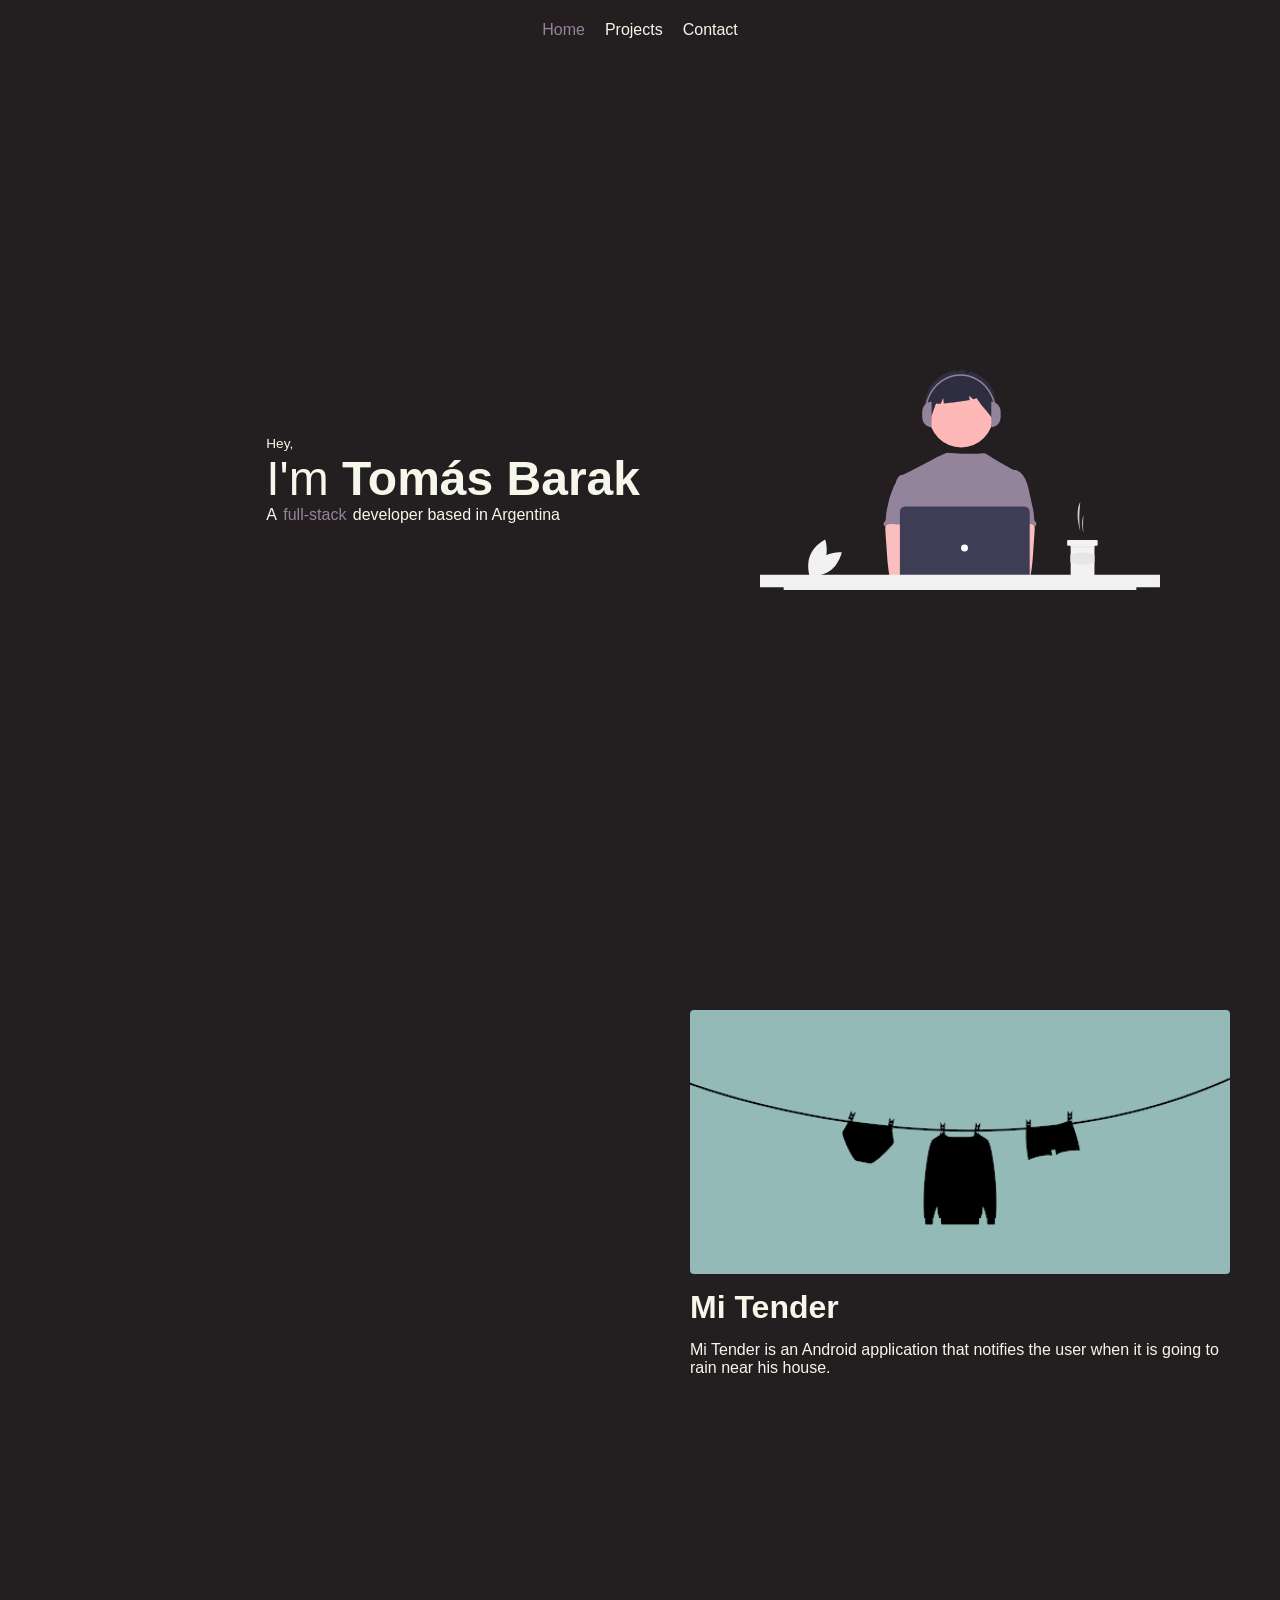
==== index.html @ f4493012 "Started new portfolio" ====
<!DOCTYPE html>
<html lang="en">

<head>
    <meta charset="UTF-8">
    <meta http-equiv="X-UA-Compatible" content="IE=edge">
    <meta content="width=device-width, initial-scale=1" name="viewport" />
    <title>Tomás Barak</title>
    <link rel="stylesheet" href="style.css">
    <link rel="stylesheet" href="carousel.css">
</head>

<body>
    <nav id="top-navbar">
        <a id="home-btn" href="#presentation-section">Home</a>
        <a id="projects-btn" href="#projects-section">Projects</a>
        <a id="contact-btn" href="#contact-section">Contact</a>
    </nav>
    <section id="presentation-section">
        <div id="presentation-left-container">
            <div id="presentation-left">
                <h3>Hey,</h3>
                <h1>I'm <font class="bold-font">Tomás Barak</font>
                </h1>
                <div id="presentation-h2">A <ol class="accent-font">
                        <li><span>full-stack</span></li>
                        <li><span>front-end</span></li>
                        <li><span>back-end</span></li>
                    </ol> developer based in Argentina</div>
            </div>
        </div>

        <div id="presentation-right">
            <img src="images/programming.svg" alt="Programmer illustration">
        </div>

        <!-- <img src="images/wave-accent.svg" id="presentation-wave" alt="WAVE SVG"> -->
    </section>
    <section id="projects-section">

        <div class="projects-left">
            
        </div>
        <div class="projects-right">
            <div class="project-info-container">
                <img class="project-image" src="images/mitender-banner.png" alt="">
                <h1 class="project-title">Mi Tender</h1>
                <p class="project-description">Mi Tender is an Android application that notifies the user when it is going to rain near his house.</p>
            </div>
        </div>
    </section>

    <section id="contact-section">

    </section>

    <script>
        const home_btn = document.querySelector("#home-btn");
        const projects_btn = document.querySelector("#projects-btn");
        const contact_btn = document.querySelector("#contact-btn");

        function selected_section() {
            const url_hash = window.location.hash;

            console.log(url_hash);

            if (url_hash == "#presentation-section") {
                return "home";
            } else if (url_hash === "#projects-section") {
                return "projects";
            } else if (url_hash === "#contact-section") {
                return "contact";
            } else {
                return "home";
            }
        }

        function select_section_btn(selected_section) {
            if (selected_section === "home") {
                home_btn.classList.add("selected");
                projects_btn.classList.remove("selected");
                contact_btn.classList.remove("selected");
            } else if (selected_section === "projects") {
                home_btn.classList.remove("selected");
                projects_btn.classList.add("selected");
                contact_btn.classList.remove("selected");
            } else if (selected_section === "contact") {
                home_btn.classList.remove("selected");
                projects_btn.classList.remove("selected");
                contact_btn.classList.add("selected");
            }
        }

        const current_section = selected_section();
        select_section_btn(current_section);

        home_btn.addEventListener("click", () => {
            select_section_btn("home");
        });

        projects_btn.addEventListener("click", () => {
            select_section_btn("projects");
        });

        contact_btn.addEventListener("click", () => {
            select_section_btn("contact");
        });

    </script>

    <script>

    </script>
</body>

</html>
---- style.css ----
:root {
    --text-color: #F6F7EB;
    --background-color: #231F20;
    --accent-color: #94849B;
}

html, body {
    display: flex;
    flex-direction: column;
    justify-content: flex-start;
    align-items: flex-start;
    height: 300vh;
    width: 100%;
    margin: 0;
    padding: 0;
    font-family: 'Roboto', sans-serif;
    background-color: var(--background-color);
    scroll-behavior: smooth;
}

* {
    font-weight: normal;
    user-select: none;
}

#top-navbar {
    position: fixed;
    top: 0;
    display: flex;
    flex-direction: row;
    align-items: center;
    justify-content: center;
    width: 100%;
    height: 60px;
    background-color: var(--background-color);
    z-index: 999;
}

#top-navbar > h1 {
    color: var(--text-color);

}

#top-navbar > a {
    color: var(--text-color);
    text-decoration: none;
    margin: 0 10px;
    height: 100%;
    display: flex;
    flex-direction: column;
    justify-content: center;
    align-items: center;
    transition: color 0.5s;
}

#top-navbar > a:hover {
    color: var(--accent-color);
    transition: color 0.5s;
}

#top-navbar > a.selected {
    color: var(--accent-color);
}

.accent-font {
    color: var(--accent-color);
}

.bold-font {
    font-weight: bold;
}

#developer-text-container {
    filter: url(#threshold) blur(0.6px);
    width: 100px;
}

#presentation-section {
    position: relative;
    display: flex;
    flex-direction: row;
    align-items: center;
    justify-content: center;
    width: 100%;
    height: 100vh;
    box-sizing: border-box;
    padding: 0;
    padding-top: 60px;
}

#presentation-wave {
    position: absolute;
    left: 0;
    bottom: 0;
    width: 100%;
    z-index: 1;
    object-fit: cover;
    min-width: 100%;
}

#projects-wave {
    position: absolute;
    left: 0;
    bottom: 0;
    width: 100%;
    z-index: 1;
    object-fit: cover;
    max-height: 40%;
    display: none;
}

#projects-section {
    position: relative;
    display: flex;
    flex-direction: row;
    align-items: center;
    justify-content: center;
    width: 100%;
    height: 100vh;
    background-color: var(--background-color);
    box-sizing: border-box;
    padding-top: 60px;
}

.projects-left {
    display: flex;
    flex-direction: column;
    align-items: center;
    justify-content: center;
    width: 50%;
    height: 100%;
    box-sizing: border-box;
    padding: 50px;
}

.projects-right {
    display: flex;
    flex-direction: column;
    align-items: center;
    justify-content: flex-start;
    width: 50%;
    height: 100%;
    box-sizing: border-box;
    padding: 50px;
}

.project-info-container {
    width: 100%;
    display: flex;
    height: 100%;
    flex-direction: column;
    align-items: flex-start;
    justify-content: flex-start;
}

.project-image {
    width: 100%;
    height: auto;
    border-radius: 4px;
}

.project-title {
    display: flex;
    flex-direction: row;
    margin: 15px 0;
    font-size: 2em;
    color: var(--text-color);
    font-weight: bold;
}

.project-description {
    display: flex;
    flex-direction: column;
    margin: 15px 0;
    margin-top: 0 !important;
    font-size: 1em;
    color: var(--text-color);
}

#contact-section {
    position: relative;
    display: flex;
    flex-direction: row;
    align-items: center;
    justify-content: center;
    width: 100%;
    height: 100vh;
    background-color: var(--background-color);
    box-sizing: border-box;
}

#presentation-left-container {
    display: flex;
    flex-direction: column;
    align-items: flex-end;
    justify-content: center;
    width: 50%;
    height: 100%;
    box-sizing: border-box;
}

#presentation-left {
    display: flex;
    flex-direction: column;
    align-items: center;
    justify-content: center;
    width: fit-content;
    height: 100%;
    box-sizing: border-box;
}

#presentation-right {
    display: flex;
    flex-direction: column;
    align-items: center;
    justify-content: center;
    width: 50%;
    height: 100%;
    box-sizing: border-box;
    padding: 50px;
}

#presentation-right > img {
    width: 100%;
    height: auto;

    max-width: 400px;
}

#presentation-left > h1 {
    color: var(--text-color);
    font-size: 3em;
    text-align: left;
    width: 100%;
    margin: 0;
    padding: 0;
}

#presentation-left > #presentation-h2 {
    color: var(--text-color);
    font-size: 1em;
    text-align: left;
    width: 100%;
    margin: 0;
    padding: 0;
    display: flex;
    flex-direction: row;
    justify-content: flex-start;
    align-items: center;
}
#presentation-left > h3 {
    color: var(--text-color);
    font-size: .85em;
    text-align: left;
    width: 100%;
    margin: 0;
    padding: 0;
}

#presentation-left > #presentation-h2 > ol {
    margin: 0;
    padding: 0;
    list-style: none;
    
    --height: 1em;
    height: var(--height);
    line-height: var(--height);
    overflow: hidden;
    margin: 0 5px;
    width: fit-content;
}

#presentation-left > #presentation-h2 > ol > li{
    text-align: center;
    animation: slide-up 6s infinite;
}

@keyframes slide-up {
    0%, 10% {
        transform: translateY(0%);
    }
    15%, 25% {
        transform: translateY(-100%);
    }
    30%, 40% {
        transform: translateY(-200%);
    }
}

#presentation-left > #presentation-h2 > ol > li > span{
    white-space: nowrap;
}

@media screen and (max-width: 1024px) {
    #presentation-right {
        display: none !important;
    }

    #presentation-left {
        width: 100%;
        align-items: center;
    }

    #presentation-left > h1 {
        width: auto;
        font-size: 2em;
    }

    #presentation-left > #presentation-h2 {
        width: auto;
    }

    #presentation-left > h3 {
        width: auto;
    }

    #presentation-left-container {
        width: 100%;
        align-items: center;
    }
}
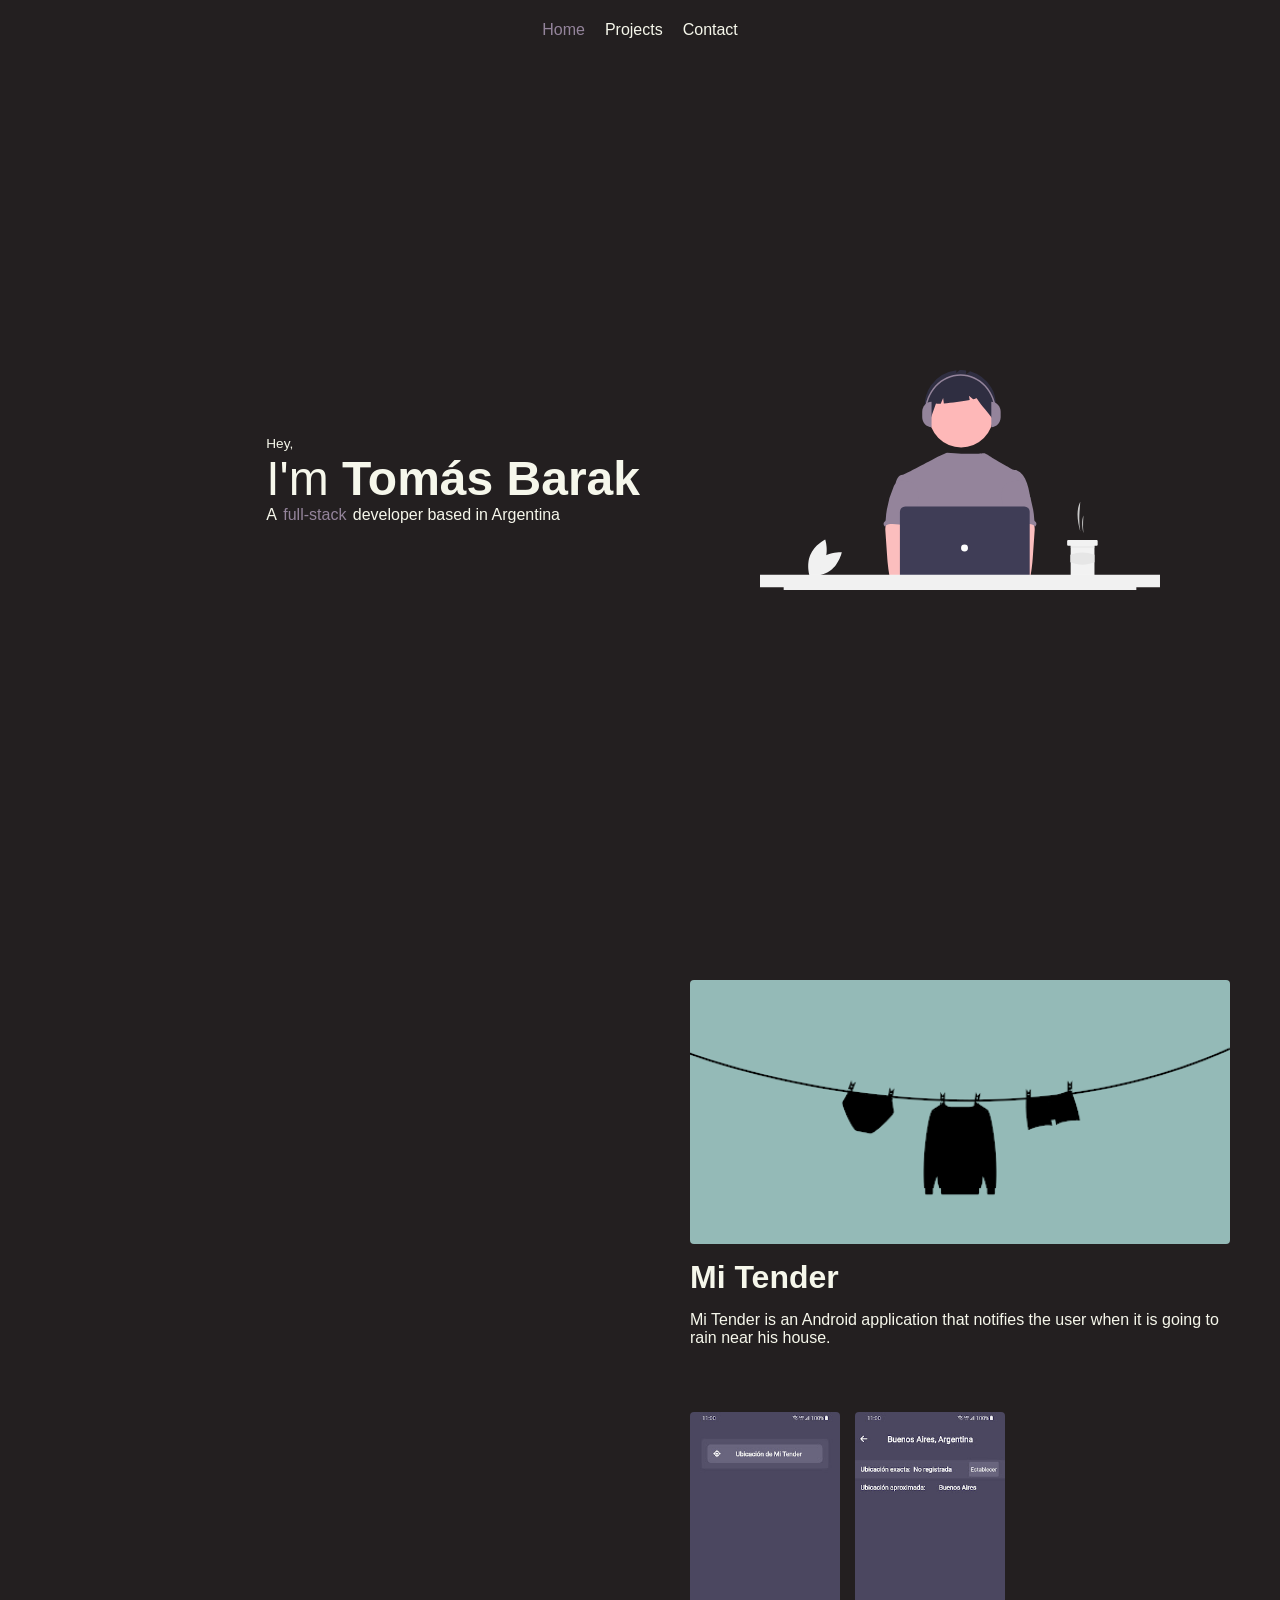
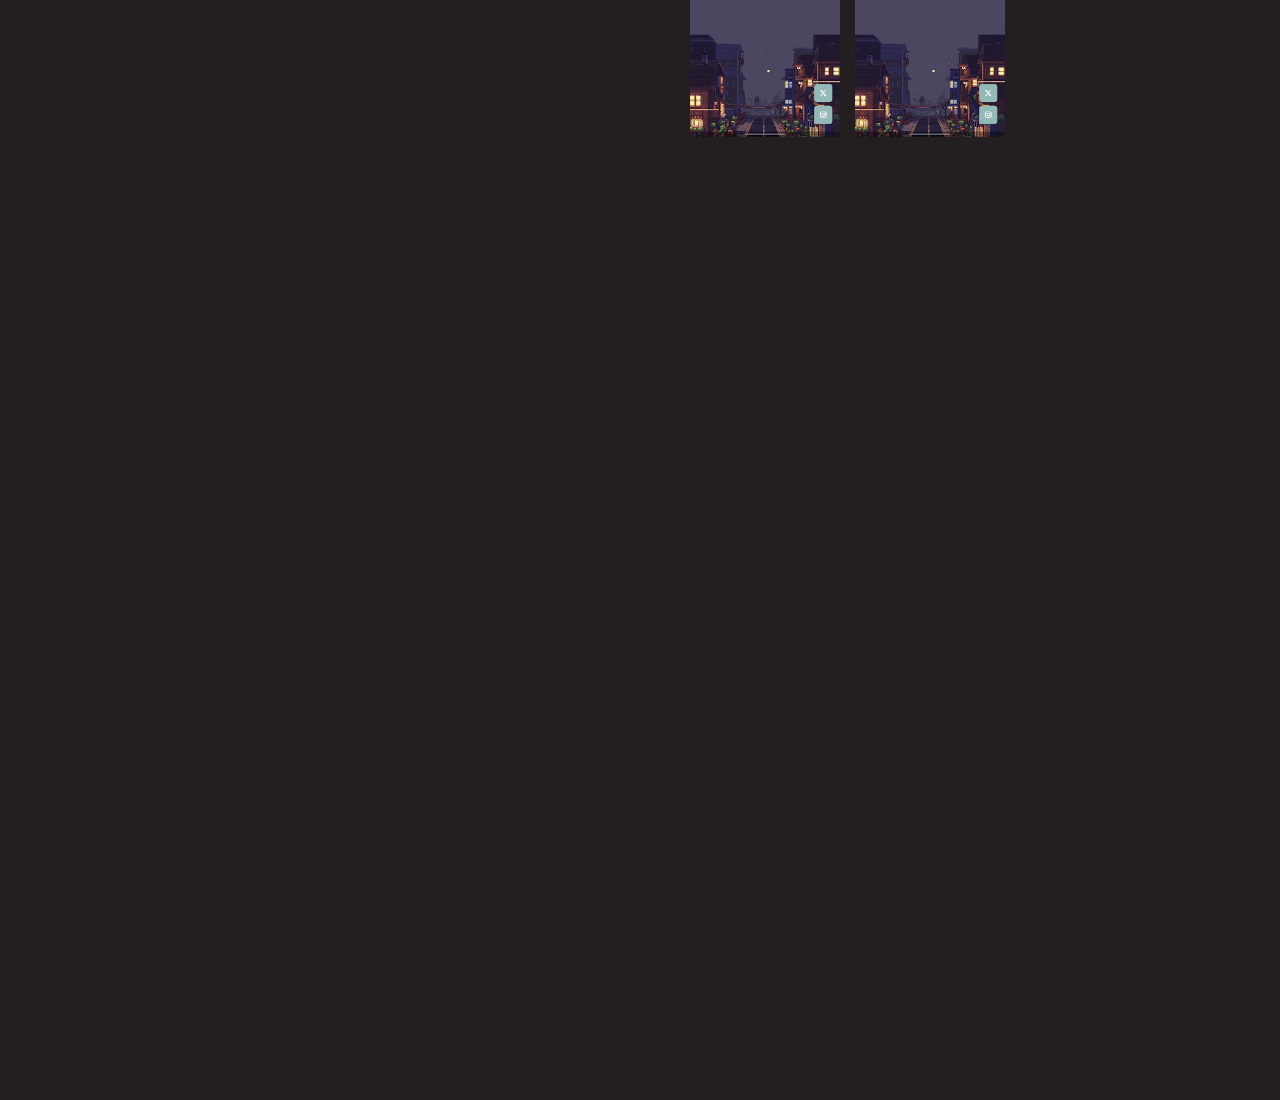
==== commit 3fedab04: "Added carousel" ====
--- a/index.html
+++ b/index.html
@@ -8,6 +8,7 @@
     <title>Tomás Barak</title>
     <link rel="stylesheet" href="style.css">
     <link rel="stylesheet" href="carousel.css">
+    <link rel="stylesheet" href="blurry.css">
 </head>
 
 <body>
@@ -34,6 +35,8 @@
             <img src="images/programming.svg" alt="Programmer illustration">
         </div>
 
+        <div id="blurry-shape-1"></div>
+        <div id="blurry-shape-2"></div>
         <!-- <img src="images/wave-accent.svg" id="presentation-wave" alt="WAVE SVG"> -->
     </section>
     <section id="projects-section">
@@ -46,6 +49,15 @@
                 <img class="project-image" src="images/mitender-banner.png" alt="">
                 <h1 class="project-title">Mi Tender</h1>
                 <p class="project-description">Mi Tender is an Android application that notifies the user when it is going to rain near his house.</p>
+                <div class="project-screenshots-container">
+                    <img class="project-screenshot" src="images/mitender-screenshot-1.jpg" alt="">
+                    <img class="project-screenshot" src="images/mitender-screenshot-2.jpg" alt="">
+                </div>
+            </div>
+            <div class="project-info-container">
+                <img class="project-image" src="images/polifaces-banner.png" alt="">
+                <h1 class="project-title">Polifaces</h1>
+                <p class="project-description">An all-in-one AI facial recogition platform designed for business, schools, or any other institution.</p>
             </div>
         </div>
     </section>
--- a/style.css
+++ b/style.css
@@ -51,6 +51,13 @@
     justify-content: center;
     align-items: center;
     transition: color 0.5s;
+    -webkit-tap-highlight-color: transparent;
+    -webkit-touch-callout: none;
+    -webkit-user-select: none;
+    -khtml-user-select: none;
+    -moz-user-select: none;
+    -ms-user-select: none;
+    user-select: none;
 }
 
 #top-navbar > a:hover {
@@ -86,6 +93,7 @@
     box-sizing: border-box;
     padding: 0;
     padding-top: 60px;
+    overflow: hidden;
 }
 
 #presentation-wave {
@@ -120,6 +128,7 @@
     background-color: var(--background-color);
     box-sizing: border-box;
     padding-top: 60px;
+    overflow: hidden;
 }
 
 .projects-left {
@@ -139,15 +148,18 @@
     align-items: center;
     justify-content: flex-start;
     width: 50%;
-    height: 100%;
+    height: 100vh;
     box-sizing: border-box;
     padding: 50px;
+    animation: carousel 20s infinite ease-in-out;
 }
 
 .project-info-container {
-    width: 100%;
-    display: flex;
-    height: 100%;
+    position: relative;
+    display: flex;
+    width: 100%;
+    height: 100%;
+    min-height: 100vh;
     flex-direction: column;
     align-items: flex-start;
     justify-content: flex-start;
@@ -171,10 +183,32 @@
 .project-description {
     display: flex;
     flex-direction: column;
-    margin: 15px 0;
+    margin: 50px 0;
     margin-top: 0 !important;
     font-size: 1em;
     color: var(--text-color);
+}
+
+.project-screenshots-container {
+    display: flex;
+    flex-direction: row;
+    align-items: center;
+    justify-content: flex-start;
+    box-sizing: border-box;
+    padding: 15px 0;
+    max-width: 100%;
+    overflow-x: scroll;
+}
+
+.project-screenshots-container > img {
+    width: auto;
+    height: 100%;
+    max-width: 150px;
+    border-radius: 4px;
+}
+
+.project-screenshots-container > img + img {
+    margin-left: 15px;
 }
 
 #contact-section {
@@ -287,6 +321,44 @@
     }
 }
 
+@keyframes carousel {
+/* TWO CARDS INSIDE CAROUSEL VERTICALLy*/
+    0% {
+        transform: translateY(0%);
+    }
+    25% {
+        transform: translateY(0%);
+    }
+    50% {
+        transform: translateY(-100%);
+    }
+    75% {
+        transform: translateY(-100%);
+    }
+    100% {
+        transform: translateY(0%);
+    }
+}
+
+@keyframes carousel-horizontal {
+/* TWO CARDS INSIDE CAROUSEL HORIZONTALLY*/
+    0% {
+        transform: translateX(0%);
+    }
+    25% {
+        transform: translateX(0%);
+    }
+    50% {
+        transform: translateX(calc(-100% + 50px));
+    }
+    75% {
+        transform: translateX(calc(-100% + 50px));
+    }
+    100% {
+        transform: translateX(0%);
+    }
+}
+
 #presentation-left > #presentation-h2 > ol > li > span{
     white-space: nowrap;
 }
@@ -318,4 +390,30 @@
         width: 100%;
         align-items: center;
     }
+
+    .projects-left {
+        display: none;
+    }
+
+    .projects-right {
+        width: 100%;
+        flex-direction: row;
+        align-items: flex-start;
+        justify-content: flex-start;
+        animation: carousel-horizontal 20s infinite;
+    }
+
+    .project-info-container {
+        min-width: 100%;
+    }
+
+    .project-info-container + .project-info-container {
+        margin-left: 50px;
+    }
+
+    .project-screenshots-container > img {
+        width: 100px;
+        height: auto;
+        border-radius: 4px;
+    }
 }
--- a/blurry.css
+++ b/blurry.css
@@ -0,0 +1,70 @@
+#blurry-shape-1 {
+    display: none;
+    position: absolute;
+    top: 30%;
+    left: 70%;
+    width: 50%;
+    height: 50%;
+    background: var(--accent-color);
+    opacity: 0.25;
+    border-radius: 24% 76% 77% 23% / 30% 30% 70% 70%;
+    filter: blur(4rem);
+    animation: shape1 10s infinite ease-in-out;
+    -webkit-backface-visibility: hidden;
+    -webkit-perspective: 1000;
+    -webkit-transform: translate3d(0,0,0);
+    -webkit-transform: translateZ(0);
+    backface-visibility: hidden;
+    perspective: 1000;
+    transform: translate3d(0,0,0);
+    transform: translateZ(0);
+}
+
+#blurry-shape-2 {
+    display: none;
+    position: absolute;
+    top: 50%;
+    right: 70%;
+    width: 30%;
+    height: 30%;
+    background: #3D348B;
+    opacity: 0.25;
+    border-radius: 24% 76% 77% 23% / 30% 30% 70% 70%;
+    filter: blur(4rem);
+    animation: shape1 10s infinite ease-in-out;
+    -webkit-backface-visibility: hidden;
+    -webkit-perspective: 1000;
+    -webkit-transform: translate3d(0,0,0);
+    -webkit-transform: translateZ(0);
+    backface-visibility: hidden;
+    perspective: 1000;
+    transform: translate3d(0,0,0);
+    transform: translateZ(0);
+}
+
+@keyframes shape1 {
+    0% {
+      border-radius: 24% 76% 77% 23% / 30% 30% 70% 70%;
+    }
+    25% {
+      border-radius: 28% 72% 81% 19% / 78% 25% 75% 22%;
+    }
+    50% {
+      border-radius: 60% 40% 0% 100% / 1% 74% 26% 99%;
+    }
+    75% {
+      border-radius: 0% 100% 100% 0% / 0% 100% 100% 0%;
+    }
+    100% {
+      border-radius: 24% 76% 77% 23% / 30% 30% 70% 70%;
+    }
+  }
+
+  @media  screen and (max-width: 1024px){
+    #blurry-shape-1 {
+        display: block;
+    }
+    #blurry-shape-2 {
+        display: block;
+    }
+  }
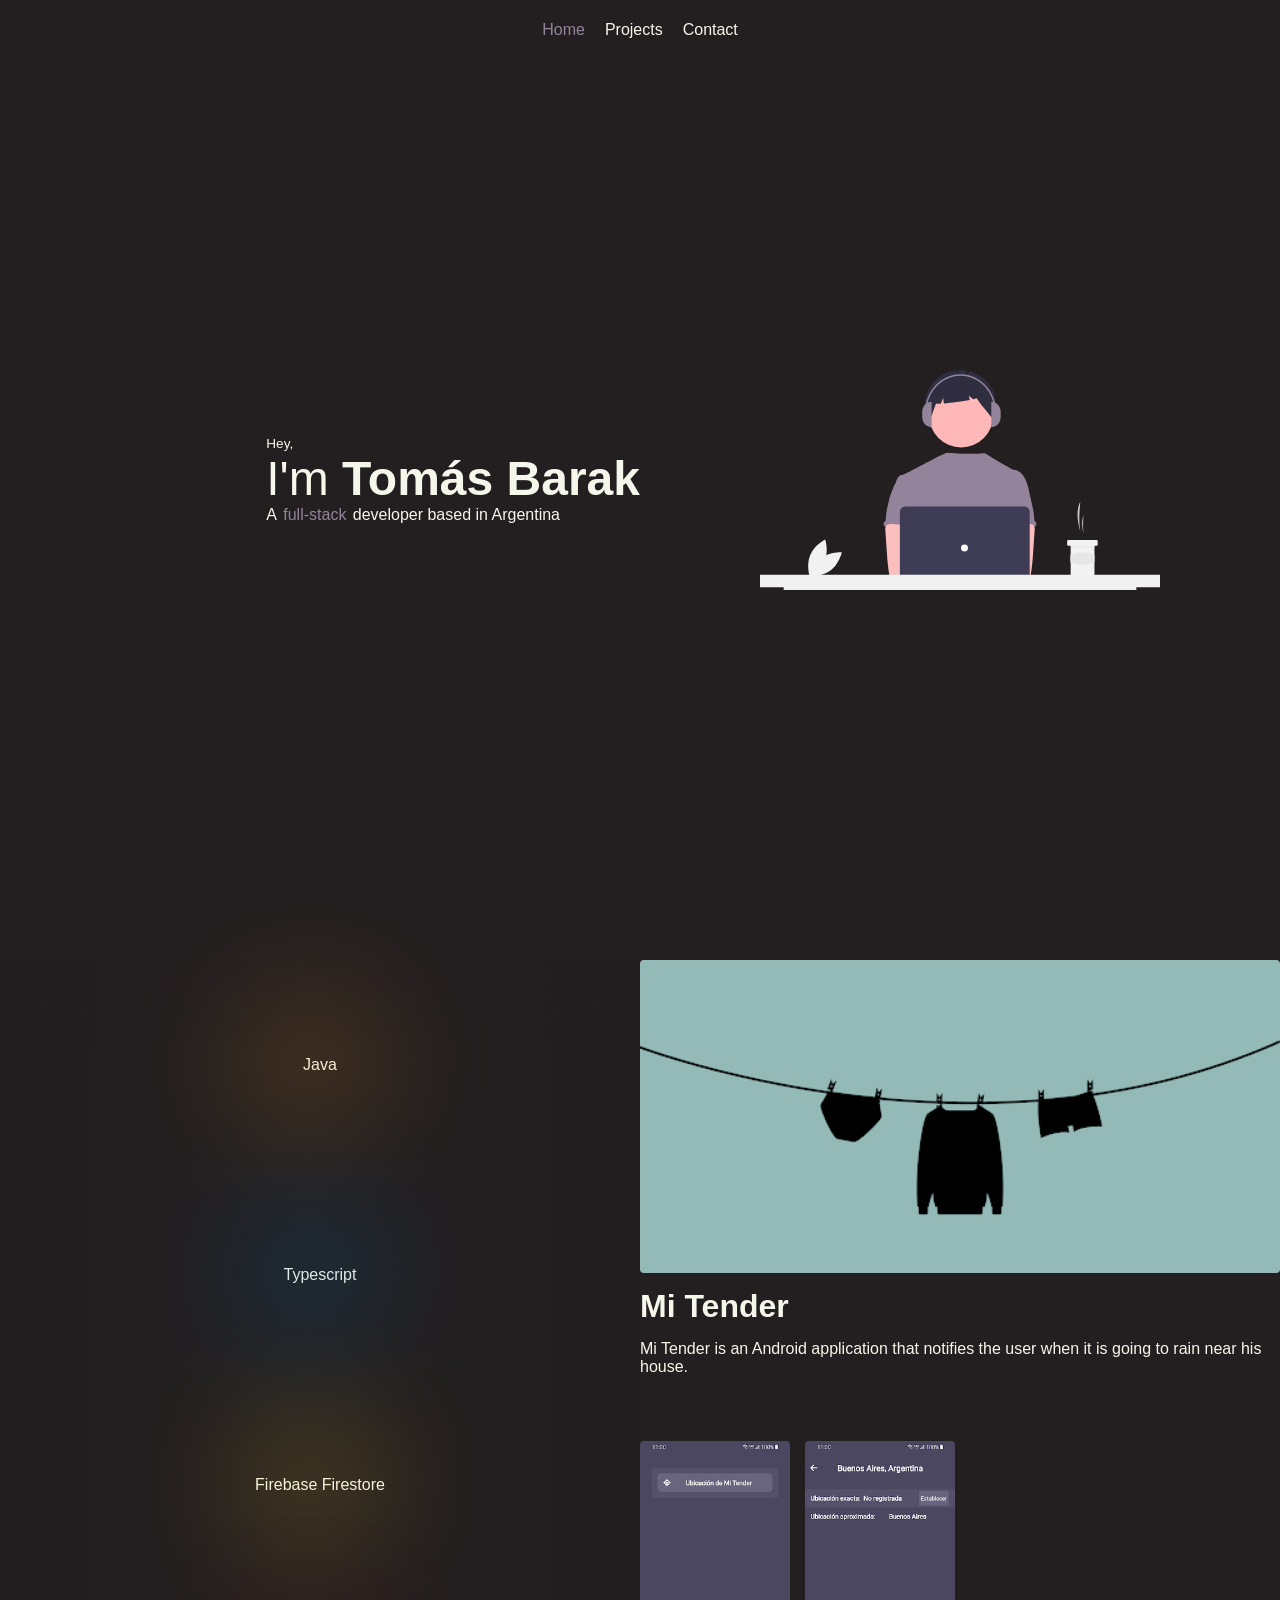
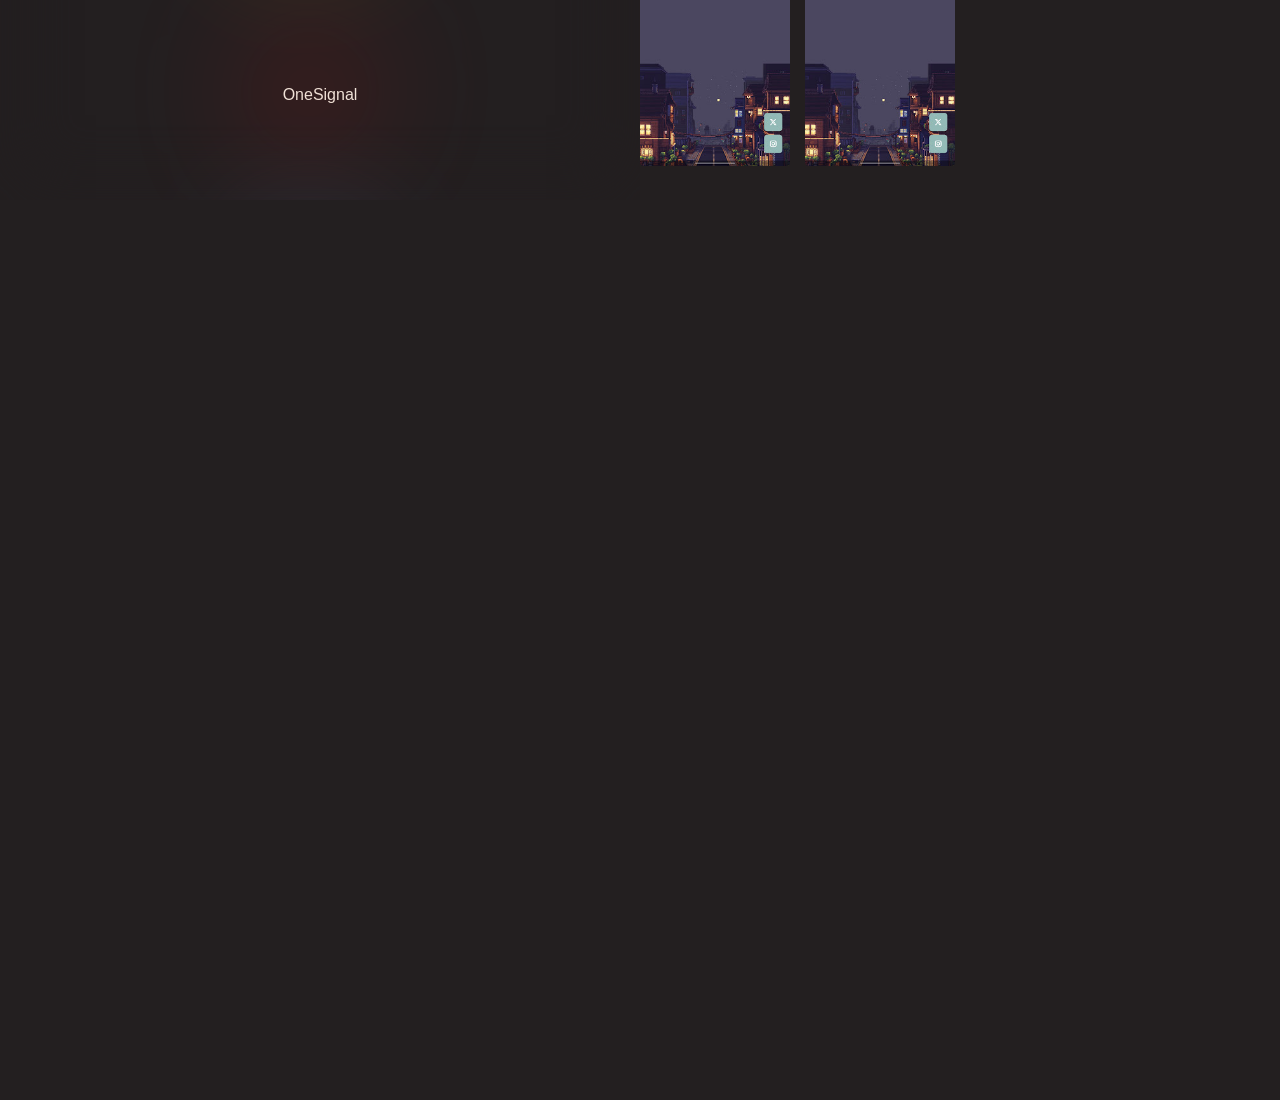
==== commit 49848a30: "Added blurry lights to tech" ====
--- a/index.html
+++ b/index.html
@@ -42,7 +42,26 @@
     <section id="projects-section">
 
         <div class="projects-left">
-            
+            <!-- <h1 id="tech-title">Technologies used</h1> -->
+            <div id="tech-slide-container">
+                <div class="project-tech-container">
+                    <ol>
+                        <li><span class="tech-li-dot" style="background-color: #f89820;"></span>Java</li>
+                        <li><span class="tech-li-dot" style="background-color: #007acc;"></span>Typescript</li>
+                        <li><span class="tech-li-dot" style="background-color: #ffcb2b;"></span>Firebase Firestore</li>
+                        <li><span class="tech-li-dot" style="background-color: #B31011;"></span>OneSignal</li>
+                    </ol>
+                </div>
+                <div class="project-tech-container">
+                    <ol>
+                        <li><span class="tech-li-dot" style="background-color: #4B8BBE;"></span>Python</li>
+                        <li><span class="tech-li-dot" style="background-color: #D22128;"></span>Apache Kafka</li>
+                        <li><span class="tech-li-dot" style="background-color: #0db7ed;"></span>Docker / Docker Compose</li>
+                        <li><span class="tech-li-dot" style="background-color: #007acc;"></span>Typescript</li>
+                        <li><span class="tech-li-dot" style="background-color: #f89820;"></span>Tensorflow</li>
+                    </ol>
+                </div>
+            </div>
         </div>
         <div class="projects-right">
             <div class="project-info-container">
--- a/style.css
+++ b/style.css
@@ -134,12 +134,11 @@
 .projects-left {
     display: flex;
     flex-direction: column;
-    align-items: center;
-    justify-content: center;
+    align-items: flex-start;
+    justify-content: flex-start;
     width: 50%;
-    height: 100%;
-    box-sizing: border-box;
-    padding: 50px;
+    height: calc(100vh - 60px);
+    box-sizing: border-box;
 }
 
 .projects-right {
@@ -148,9 +147,8 @@
     align-items: center;
     justify-content: flex-start;
     width: 50%;
-    height: 100vh;
-    box-sizing: border-box;
-    padding: 50px;
+    height: calc(100vh - 60px);
+    box-sizing: border-box;
     animation: carousel 20s infinite ease-in-out;
 }
 
@@ -159,7 +157,7 @@
     display: flex;
     width: 100%;
     height: 100%;
-    min-height: 100vh;
+    min-height: calc(100vh - 60px);
     flex-direction: column;
     align-items: flex-start;
     justify-content: flex-start;
@@ -309,6 +307,82 @@
     animation: slide-up 6s infinite;
 }
 
+#tech-title {
+    color: var(--text-color);
+    font-size: 1.5em;
+    margin: 0;
+    padding: 0;
+    font-weight: bold;
+}
+
+#tech-slide-container {
+    display: flex;
+    flex-direction: column;
+    align-items: flex-start;
+    justify-content: flex-start;
+    width: 100%;
+    height: calc(100vh - 60px);
+    animation: carousel 20s infinite ease-in-out;
+}
+
+.project-tech-container {
+    display: flex;
+    flex-direction: column;
+    align-items: center;
+    justify-content: center;
+    width: 100%;
+    height: 100%;
+    min-height: 100%;
+}
+
+.project-tech-container > ol {
+    display: flex;
+    flex-direction: column;
+    list-style: none;
+    justify-content: space-between;
+    padding: 0;
+    width: 100%;
+    height: 100%;
+    margin: 0;
+    /* INSET SHADOW SAME COLOR AS BACKGROUND */
+    box-shadow: inset 0px 0px 50px 25px var(--background-color);
+}
+
+.project-tech-container > ol > li{
+    display: flex;
+    flex-direction: row;
+    align-items: center;
+    justify-content: center;
+    color: var(--text-color);
+    flex: 1;
+    position: relative;
+}
+
+.project-tech-container > ol > li > span {
+    width: 8em;
+    height: 8em;
+    border-radius: 24% 76% 77% 23% / 30% 30% 70% 70%;
+    display: flex;
+    margin-right: 10px;
+    position: absolute;
+    filter: blur(4rem);
+    opacity: 0.25;
+    animation: move-horizontally 10s infinite;
+}
+
+@keyframes move-horizontally {
+    0% {
+        transform: translateX(-100%);
+    }
+    50% {
+        transform: translateX(100%);
+    }
+    100% {
+        transform: translateX(-100%);
+    }
+}
+
+
 @keyframes slide-up {
     0%, 10% {
         transform: translateY(0%);
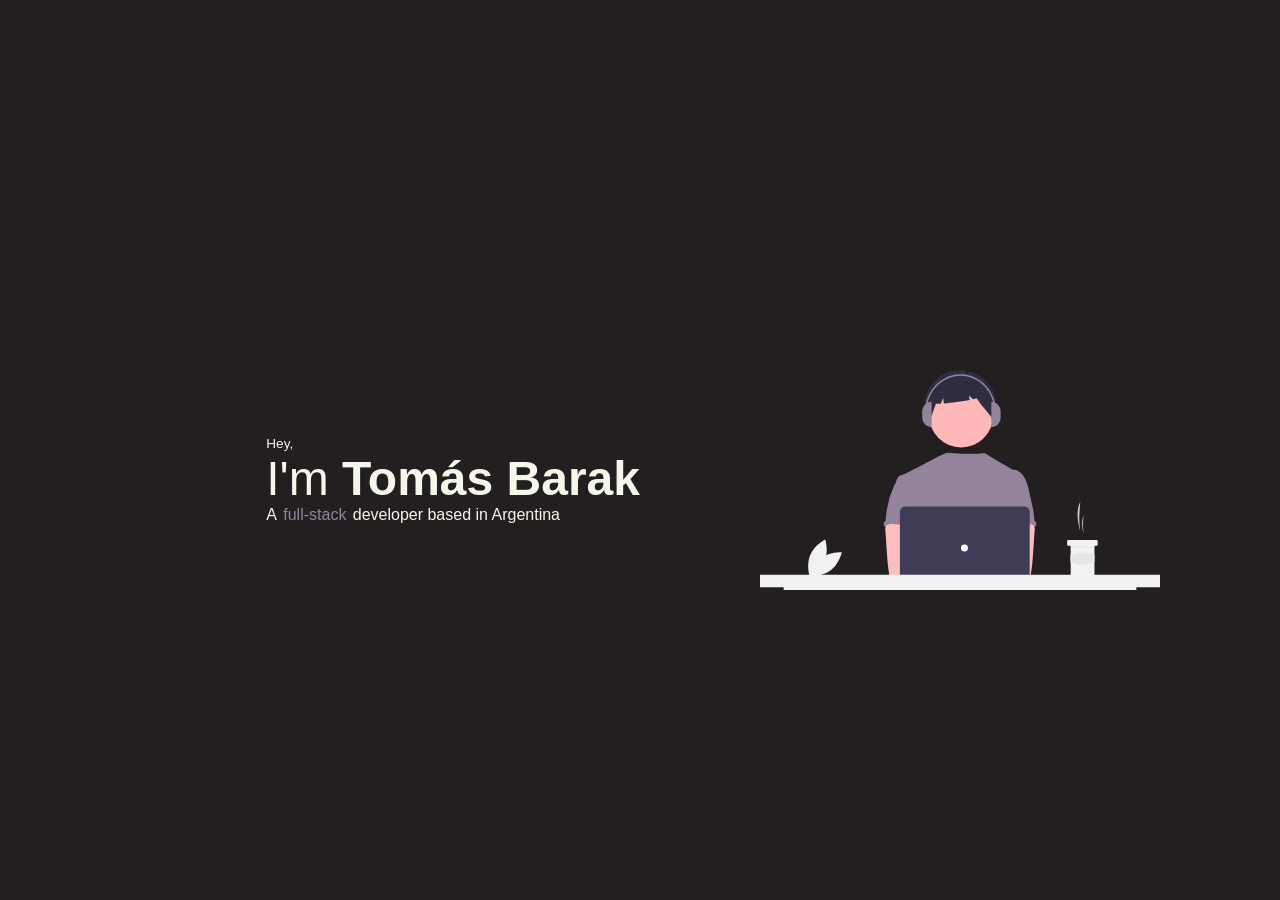
==== commit 4db8a18b: "Removed smth" ====
--- a/index.html
+++ b/index.html
@@ -13,9 +13,9 @@
 
 <body>
     <nav id="top-navbar">
-        <a id="home-btn" href="#presentation-section">Home</a>
+        <!-- <a id="home-btn" href="#presentation-section">Home</a>
         <a id="projects-btn" href="#projects-section">Projects</a>
-        <a id="contact-btn" href="#contact-section">Contact</a>
+        <a id="contact-btn" href="#contact-section">Contact</a> -->
     </nav>
     <section id="presentation-section">
         <div id="presentation-left-container">
@@ -39,10 +39,9 @@
         <div id="blurry-shape-2"></div>
         <!-- <img src="images/wave-accent.svg" id="presentation-wave" alt="WAVE SVG"> -->
     </section>
-    <section id="projects-section">
+    <!-- <section id="projects-section">
 
         <div class="projects-left">
-            <!-- <h1 id="tech-title">Technologies used</h1> -->
             <div id="tech-slide-container">
                 <div class="project-tech-container">
                     <ol>
@@ -83,9 +82,9 @@
 
     <section id="contact-section">
 
-    </section>
+    </section> -->
 
-    <script>
+    <!-- <script>
         const home_btn = document.querySelector("#home-btn");
         const projects_btn = document.querySelector("#projects-btn");
         const contact_btn = document.querySelector("#contact-btn");
@@ -137,11 +136,7 @@
             select_section_btn("contact");
         });
 
-    </script>
-
-    <script>
-
-    </script>
+    </script> -->
 </body>
 
 </html>
--- a/style.css
+++ b/style.css
@@ -9,7 +9,7 @@
     flex-direction: column;
     justify-content: flex-start;
     align-items: flex-start;
-    height: 300vh;
+    /* height: 300vh; */
     width: 100%;
     margin: 0;
     padding: 0;
@@ -423,10 +423,10 @@
         transform: translateX(0%);
     }
     50% {
-        transform: translateX(calc(-100% + 50px));
+        transform: translateX(calc(-100% - 50px));
     }
     75% {
-        transform: translateX(calc(-100% + 50px));
+        transform: translateX(calc(-100% - 50px));
     }
     100% {
         transform: translateX(0%);
@@ -479,6 +479,8 @@
 
     .project-info-container {
         min-width: 100%;
+        padding: 0 15px;
+        box-sizing: border-box;
     }
 
     .project-info-container + .project-info-container {
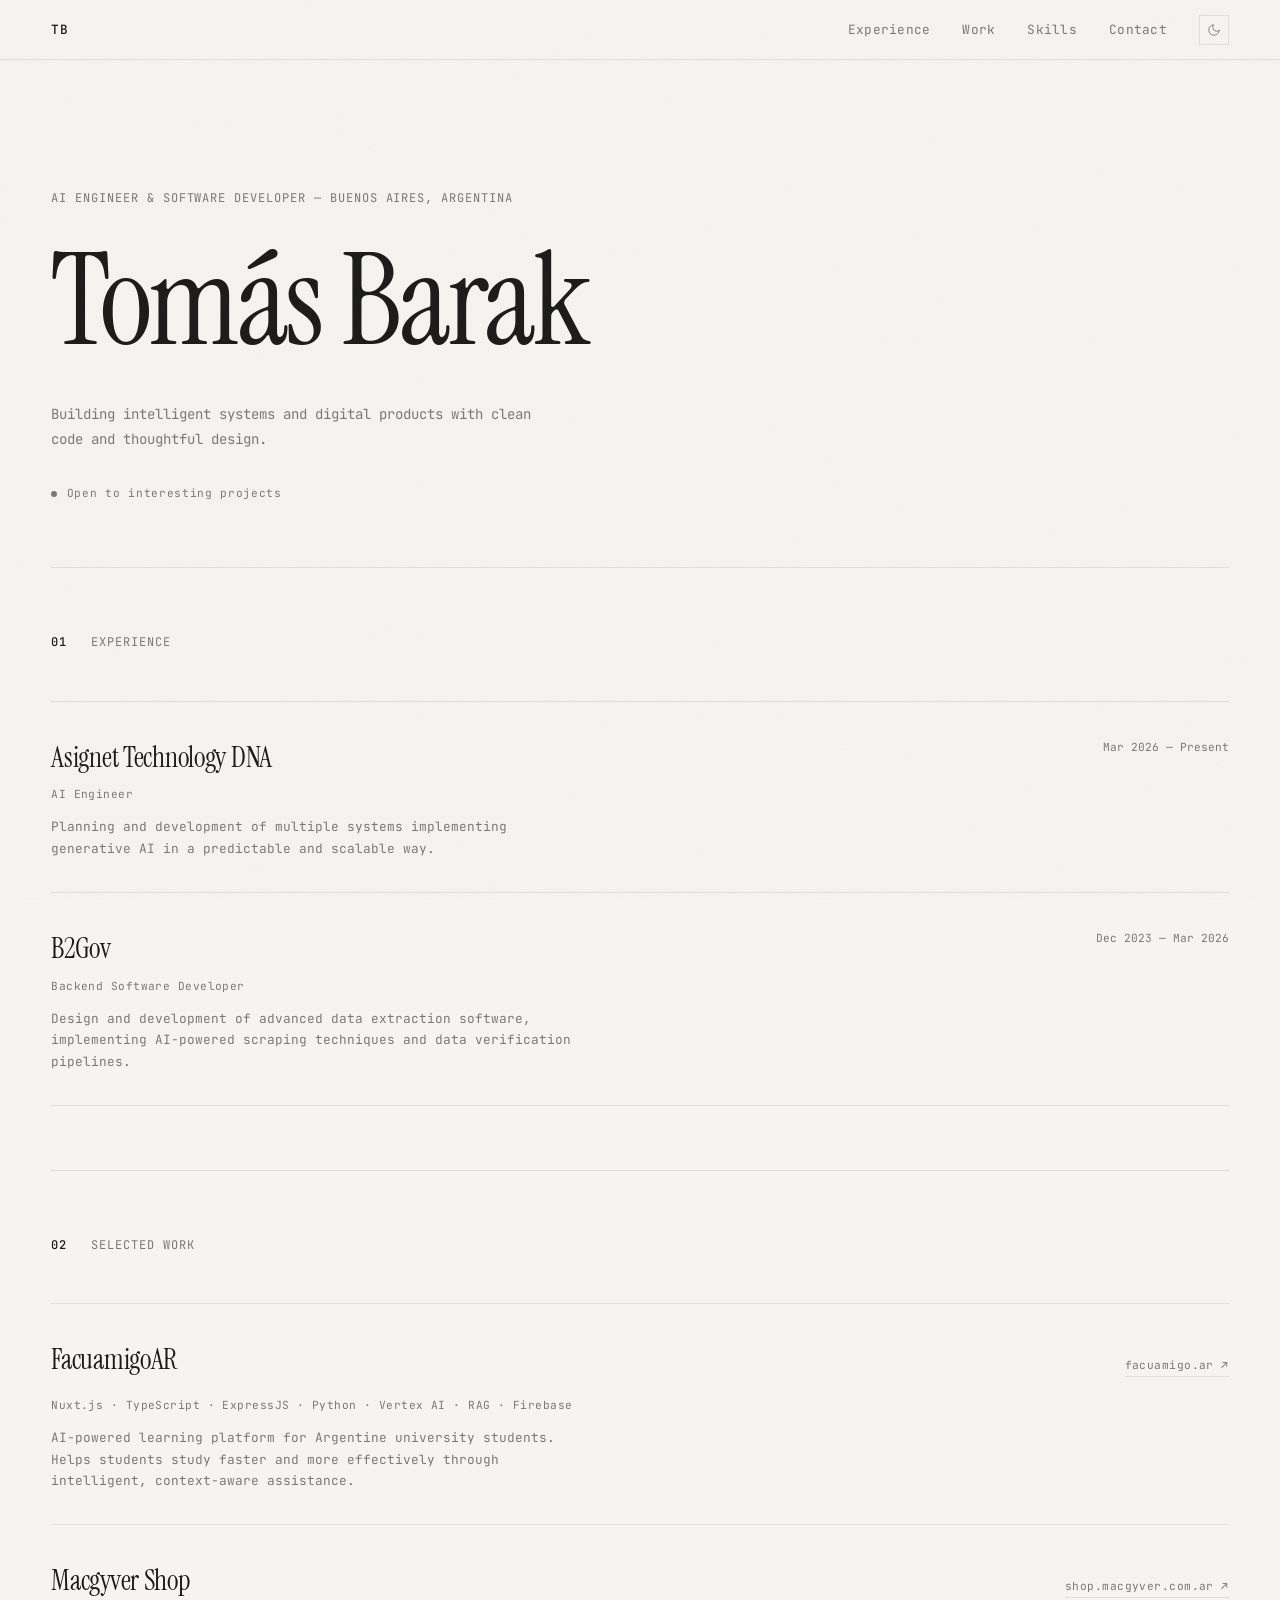
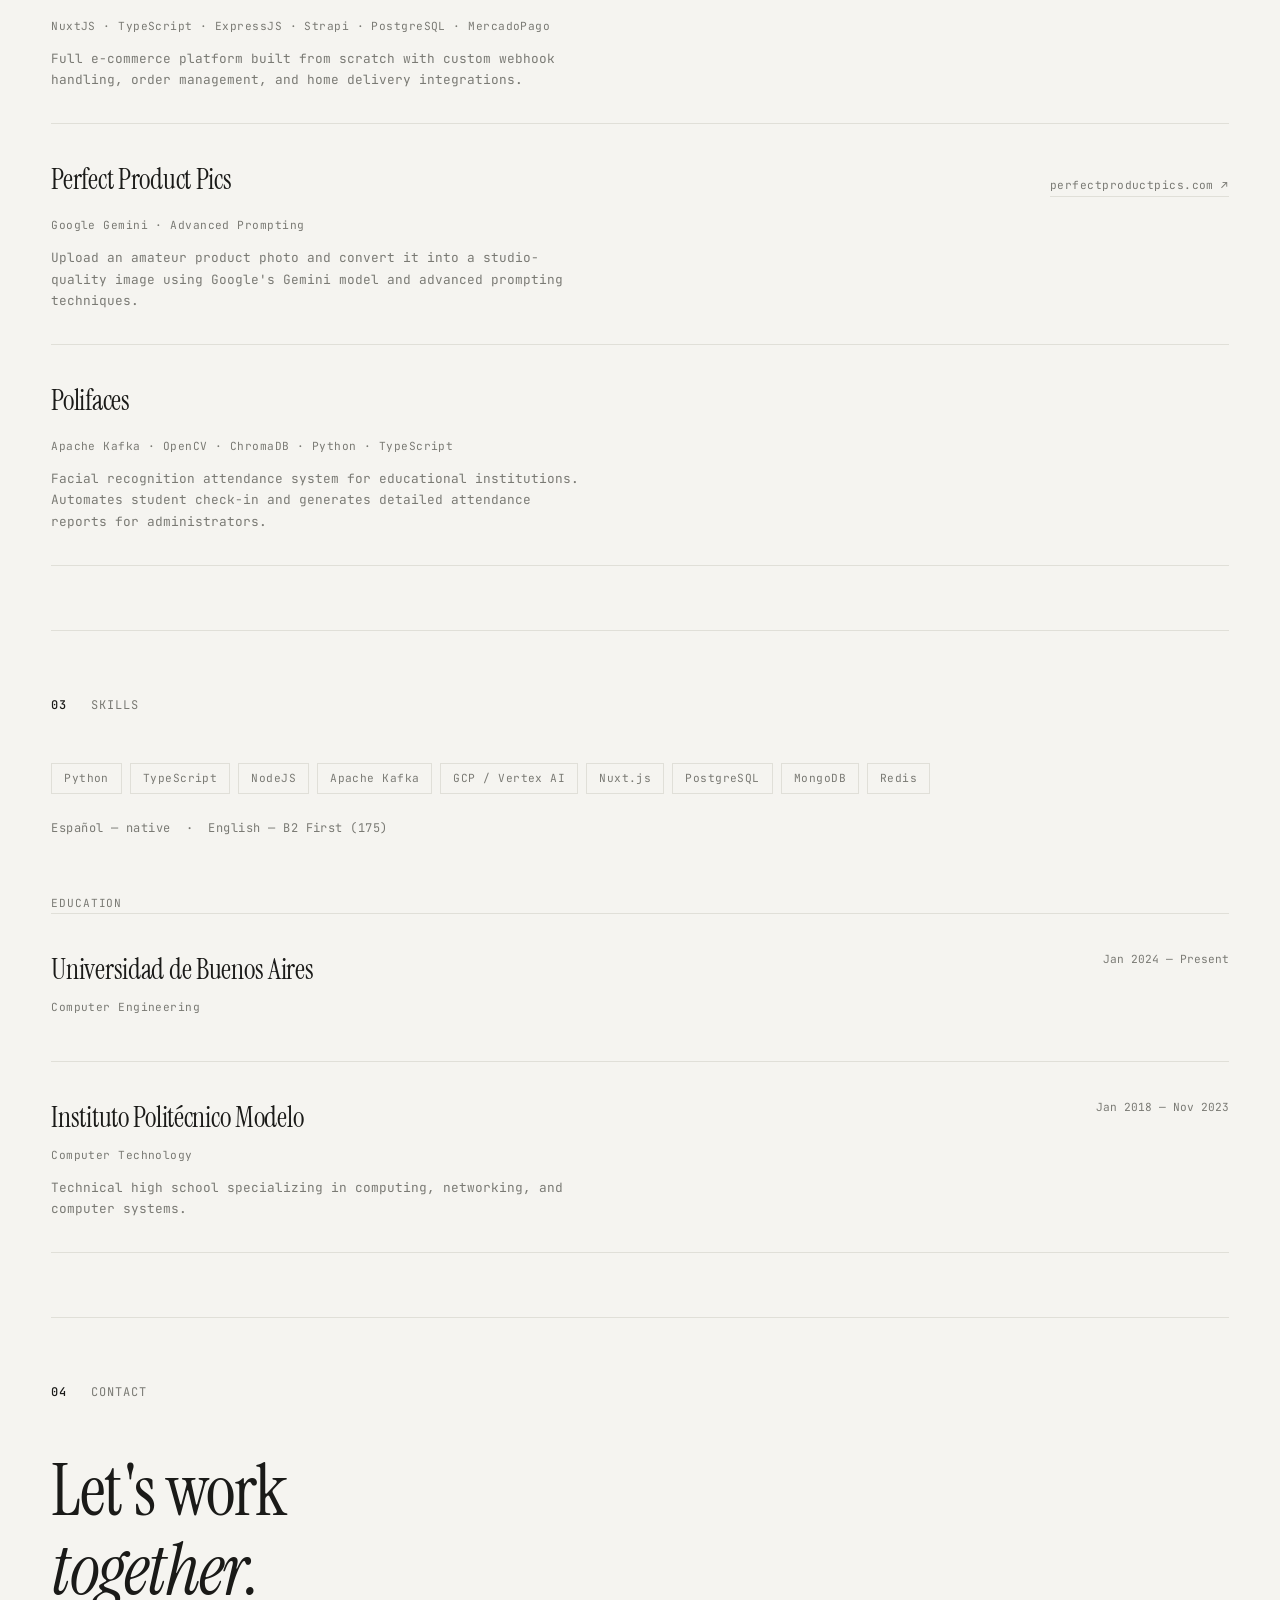
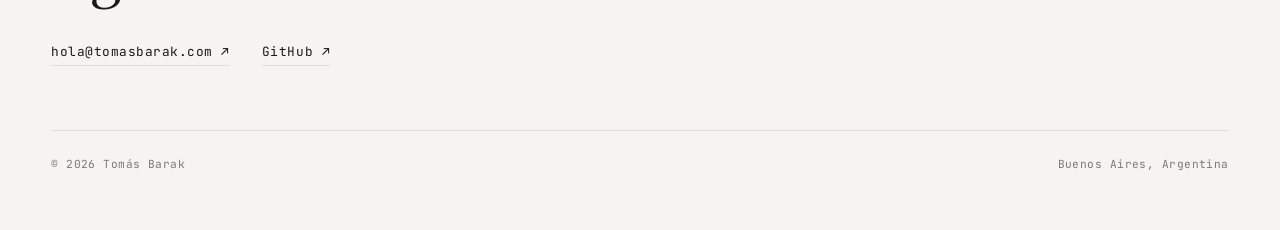
==== commit 0b6aa7f4: "New style" ====
--- a/index.html
+++ b/index.html
@@ -3,140 +3,234 @@
 
 <head>
     <meta charset="UTF-8">
-    <meta http-equiv="X-UA-Compatible" content="IE=edge">
-    <meta content="width=device-width, initial-scale=1" name="viewport" />
-    <title>Tomás Barak</title>
+    <meta name="viewport" content="width=device-width, initial-scale=1.0">
+    <title>Tomás Barak — AI Engineer</title>
+    <meta name="description" content="Tomás Barak is an AI Engineer and software developer based in Buenos Aires, Argentina. Building intelligent systems and digital products with clean code.">
+    <meta property="og:title" content="Tomás Barak — AI Engineer">
+    <meta property="og:description" content="AI Engineer and software developer based in Buenos Aires, Argentina. Building intelligent systems and digital products with clean code.">
+    <meta property="og:type" content="website">
+    <meta property="og:url" content="https://tomasbarak.com">
+    <meta name="twitter:card" content="summary">
+    <meta name="twitter:title" content="Tomás Barak — AI Engineer">
+    <meta name="twitter:description" content="AI Engineer and software developer based in Buenos Aires, Argentina.">
+    <link rel="icon" href="favicon.svg">
+    <link rel="preconnect" href="https://fonts.googleapis.com">
+    <link rel="preconnect" href="https://fonts.gstatic.com" crossorigin>
+    <link href="https://fonts.googleapis.com/css2?family=Instrument+Serif:ital@0;1&family=JetBrains+Mono:wght@300;400;500&display=swap" rel="stylesheet">
     <link rel="stylesheet" href="style.css">
-    <link rel="stylesheet" href="carousel.css">
-    <link rel="stylesheet" href="blurry.css">
+    <script type="application/ld+json">
+    {
+        "@context": "https://schema.org",
+        "@type": "Person",
+        "name": "Tomás Barak",
+        "jobTitle": "AI Engineer",
+        "url": "https://tomasbarak.com",
+        "sameAs": ["https://github.com/tomasbarak"],
+        "address": {
+            "@type": "PostalAddress",
+            "addressLocality": "Buenos Aires",
+            "addressCountry": "AR"
+        },
+        "email": "hola@tomasbarak.com"
+    }
+    </script>
 </head>
 
 <body>
-    <nav id="top-navbar">
-        <!-- <a id="home-btn" href="#presentation-section">Home</a>
-        <a id="projects-btn" href="#projects-section">Projects</a>
-        <a id="contact-btn" href="#contact-section">Contact</a> -->
+
+    <div id="scroll-progress"></div>
+
+    <!-- Noise texture overlay -->
+    <svg class="grain" aria-hidden="true">
+        <filter id="grain-filter">
+            <feTurbulence type="fractalNoise" baseFrequency="0.65" numOctaves="3" stitchTiles="stitch" />
+            <feColorMatrix type="saturate" values="0" />
+        </filter>
+        <rect width="100%" height="100%" filter="url(#grain-filter)" />
+    </svg>
+
+    <nav>
+        <a href="#" class="nav-logo">TB</a>
+        <div class="nav-right">
+            <div class="nav-links">
+                <a href="#experience">Experience</a>
+                <a href="#work">Work</a>
+                <a href="#skills">Skills</a>
+                <a href="#contact">Contact</a>
+            </div>
+            <button class="theme-toggle" id="theme-toggle" aria-label="Toggle theme">
+                <span class="icon-sun" aria-hidden="true">
+                    <svg width="14" height="14" viewBox="0 0 24 24" fill="none" stroke="currentColor" stroke-width="1.5" stroke-linecap="round" stroke-linejoin="round">
+                        <circle cx="12" cy="12" r="4"/><line x1="12" y1="2" x2="12" y2="4"/><line x1="12" y1="20" x2="12" y2="22"/><line x1="4.22" y1="4.22" x2="5.64" y2="5.64"/><line x1="18.36" y1="18.36" x2="19.78" y2="19.78"/><line x1="2" y1="12" x2="4" y2="12"/><line x1="20" y1="12" x2="22" y2="12"/><line x1="4.22" y1="19.78" x2="5.64" y2="18.36"/><line x1="18.36" y1="5.64" x2="19.78" y2="4.22"/>
+                    </svg>
+                </span>
+                <span class="icon-moon" aria-hidden="true">
+                    <svg width="14" height="14" viewBox="0 0 24 24" fill="none" stroke="currentColor" stroke-width="1.5" stroke-linecap="round" stroke-linejoin="round">
+                        <path d="M21 12.79A9 9 0 1 1 11.21 3 7 7 0 0 0 21 12.79z"/>
+                    </svg>
+                </span>
+            </button>
+        </div>
     </nav>
-    <section id="presentation-section">
-        <div id="presentation-left-container">
-            <div id="presentation-left">
-                <h3>Hey,</h3>
-                <h1>I'm <font class="bold-font">Tomás Barak</font>
-                </h1>
-                <div id="presentation-h2">A <ol class="accent-font">
-                        <li><span>full-stack</span></li>
-                        <li><span>front-end</span></li>
-                        <li><span>back-end</span></li>
-                    </ol> developer based in Argentina</div>
-            </div>
+
+    <main>
+        <section id="hero">
+            <p class="label">AI Engineer & Software Developer — Buenos Aires, Argentina</p>
+            <h1>Tomás Barak</h1>
+            <p class="hero-tagline">Building intelligent systems and digital products with clean code and thoughtful design.</p>
+            <div class="hero-status">
+                <span class="status-dot"></span>
+                Open to interesting projects
+            </div>
+        </section>
+
+        <hr>
+
+        <section id="experience">
+            <div class="section-label reveal">
+                <span class="section-num">01</span>
+                <span>Experience</span>
+            </div>
+
+            <div class="experience reveal">
+                <div class="experience-header">
+                    <div>
+                        <h3>Asignet Technology DNA</h3>
+                        <span class="experience-role">AI Engineer</span>
+                    </div>
+                    <span class="experience-date">Mar 2026 — Present</span>
+                </div>
+                <p class="experience-desc">Planning and development of multiple systems implementing generative AI in a predictable and scalable way.</p>
+            </div>
+
+            <div class="experience reveal">
+                <div class="experience-header">
+                    <div>
+                        <h3>B2Gov</h3>
+                        <span class="experience-role">Backend Software Developer</span>
+                    </div>
+                    <span class="experience-date">Dec 2023 — Mar 2026</span>
+                </div>
+                <p class="experience-desc">Design and development of advanced data extraction software, implementing AI-powered scraping techniques and data verification pipelines.</p>
+            </div>
+        </section>
+
+        <hr>
+
+        <section id="work">
+            <div class="section-label reveal">
+                <span class="section-num">02</span>
+                <span>Selected Work</span>
+            </div>
+
+            <div class="project reveal">
+                <div class="project-header">
+                    <h3>FacuamigoAR</h3>
+                    <a class="project-link" href="https://facuamigo.ar" target="_blank" rel="noopener">facuamigo.ar ↗</a>
+                </div>
+                <p class="project-tech">Nuxt.js · TypeScript · ExpressJS · Python · Vertex AI · RAG · Firebase</p>
+                <p class="project-desc">AI-powered learning platform for Argentine university students. Helps students study faster and more effectively through intelligent, context-aware assistance.</p>
+            </div>
+
+            <div class="project reveal">
+                <div class="project-header">
+                    <h3>Macgyver Shop</h3>
+                    <a class="project-link" href="https://shop.macgyver.com.ar" target="_blank" rel="noopener">shop.macgyver.com.ar ↗</a>
+                </div>
+                <p class="project-tech">NuxtJS · TypeScript · ExpressJS · Strapi · PostgreSQL · MercadoPago</p>
+                <p class="project-desc">Full e-commerce platform built from scratch with custom webhook handling, order management, and home delivery integrations.</p>
+            </div>
+
+            <div class="project reveal">
+                <div class="project-header">
+                    <h3>Perfect Product Pics</h3>
+                    <a class="project-link" href="https://perfectproductpics.com" target="_blank" rel="noopener">perfectproductpics.com ↗</a>
+                </div>
+                <p class="project-tech">Google Gemini · Advanced Prompting</p>
+                <p class="project-desc">Upload an amateur product photo and convert it into a studio-quality image using Google's Gemini model and advanced prompting techniques.</p>
+            </div>
+
+            <div class="project reveal">
+                <div class="project-header">
+                    <h3>Polifaces</h3>
+                </div>
+                <p class="project-tech">Apache Kafka · OpenCV · ChromaDB · Python · TypeScript</p>
+                <p class="project-desc">Facial recognition attendance system for educational institutions. Automates student check-in and generates detailed attendance reports for administrators.</p>
+            </div>
+        </section>
+
+        <hr>
+
+        <section id="skills">
+            <div class="section-label reveal">
+                <span class="section-num">03</span>
+                <span>Skills</span>
+            </div>
+
+            <div class="skills-grid reveal">
+                <span class="skill-tag">Python</span>
+                <span class="skill-tag">TypeScript</span>
+                <span class="skill-tag">NodeJS</span>
+                <span class="skill-tag">Apache Kafka</span>
+                <span class="skill-tag">GCP / Vertex AI</span>
+                <span class="skill-tag">Nuxt.js</span>
+                <span class="skill-tag">PostgreSQL</span>
+                <span class="skill-tag">MongoDB</span>
+                <span class="skill-tag">Redis</span>
+            </div>
+
+            <p class="languages-line reveal">Español — native &nbsp;·&nbsp; English — B2 First (175)</p>
+
+            <p class="section-sublabel reveal">Education</p>
+
+            <div class="experience reveal">
+                <div class="experience-header">
+                    <div>
+                        <h3>Universidad de Buenos Aires</h3>
+                        <span class="experience-role">Computer Engineering</span>
+                    </div>
+                    <span class="experience-date">Jan 2024 — Present</span>
+                </div>
+            </div>
+
+            <div class="experience reveal">
+                <div class="experience-header">
+                    <div>
+                        <h3>Instituto Politécnico Modelo</h3>
+                        <span class="experience-role">Computer Technology</span>
+                    </div>
+                    <span class="experience-date">Jan 2018 — Nov 2023</span>
+                </div>
+                <p class="experience-desc">Technical high school specializing in computing, networking, and computer systems.</p>
+            </div>
+        </section>
+
+        <hr>
+
+        <section id="contact">
+            <div class="section-label reveal">
+                <span class="section-num">04</span>
+                <span>Contact</span>
+            </div>
+            <div class="contact-content reveal">
+                <h2>Let's work<br><em>together.</em></h2>
+                <div class="contact-links">
+                    <a href="mailto:hola@tomasbarak.com">hola@tomasbarak.com ↗</a>
+                    <a href="https://github.com/tomasbarak" target="_blank" rel="noopener">GitHub ↗</a>
+                </div>
+            </div>
+        </section>
+    </main>
+
+    <footer>
+        <hr>
+        <div class="footer-content">
+            <span>© 2026 Tomás Barak</span>
+            <span>Buenos Aires, Argentina</span>
         </div>
-
-        <div id="presentation-right">
-            <img src="images/programming.svg" alt="Programmer illustration">
-        </div>
-
-        <div id="blurry-shape-1"></div>
-        <div id="blurry-shape-2"></div>
-        <!-- <img src="images/wave-accent.svg" id="presentation-wave" alt="WAVE SVG"> -->
-    </section>
-    <!-- <section id="projects-section">
-
-        <div class="projects-left">
-            <div id="tech-slide-container">
-                <div class="project-tech-container">
-                    <ol>
-                        <li><span class="tech-li-dot" style="background-color: #f89820;"></span>Java</li>
-                        <li><span class="tech-li-dot" style="background-color: #007acc;"></span>Typescript</li>
-                        <li><span class="tech-li-dot" style="background-color: #ffcb2b;"></span>Firebase Firestore</li>
-                        <li><span class="tech-li-dot" style="background-color: #B31011;"></span>OneSignal</li>
-                    </ol>
-                </div>
-                <div class="project-tech-container">
-                    <ol>
-                        <li><span class="tech-li-dot" style="background-color: #4B8BBE;"></span>Python</li>
-                        <li><span class="tech-li-dot" style="background-color: #D22128;"></span>Apache Kafka</li>
-                        <li><span class="tech-li-dot" style="background-color: #0db7ed;"></span>Docker / Docker Compose</li>
-                        <li><span class="tech-li-dot" style="background-color: #007acc;"></span>Typescript</li>
-                        <li><span class="tech-li-dot" style="background-color: #f89820;"></span>Tensorflow</li>
-                    </ol>
-                </div>
-            </div>
-        </div>
-        <div class="projects-right">
-            <div class="project-info-container">
-                <img class="project-image" src="images/mitender-banner.png" alt="">
-                <h1 class="project-title">Mi Tender</h1>
-                <p class="project-description">Mi Tender is an Android application that notifies the user when it is going to rain near his house.</p>
-                <div class="project-screenshots-container">
-                    <img class="project-screenshot" src="images/mitender-screenshot-1.jpg" alt="">
-                    <img class="project-screenshot" src="images/mitender-screenshot-2.jpg" alt="">
-                </div>
-            </div>
-            <div class="project-info-container">
-                <img class="project-image" src="images/polifaces-banner.png" alt="">
-                <h1 class="project-title">Polifaces</h1>
-                <p class="project-description">An all-in-one AI facial recogition platform designed for business, schools, or any other institution.</p>
-            </div>
-        </div>
-    </section>
-
-    <section id="contact-section">
-
-    </section> -->
-
-    <!-- <script>
-        const home_btn = document.querySelector("#home-btn");
-        const projects_btn = document.querySelector("#projects-btn");
-        const contact_btn = document.querySelector("#contact-btn");
-
-        function selected_section() {
-            const url_hash = window.location.hash;
-
-            console.log(url_hash);
-
-            if (url_hash == "#presentation-section") {
-                return "home";
-            } else if (url_hash === "#projects-section") {
-                return "projects";
-            } else if (url_hash === "#contact-section") {
-                return "contact";
-            } else {
-                return "home";
-            }
-        }
-
-        function select_section_btn(selected_section) {
-            if (selected_section === "home") {
-                home_btn.classList.add("selected");
-                projects_btn.classList.remove("selected");
-                contact_btn.classList.remove("selected");
-            } else if (selected_section === "projects") {
-                home_btn.classList.remove("selected");
-                projects_btn.classList.add("selected");
-                contact_btn.classList.remove("selected");
-            } else if (selected_section === "contact") {
-                home_btn.classList.remove("selected");
-                projects_btn.classList.remove("selected");
-                contact_btn.classList.add("selected");
-            }
-        }
-
-        const current_section = selected_section();
-        select_section_btn(current_section);
-
-        home_btn.addEventListener("click", () => {
-            select_section_btn("home");
-        });
-
-        projects_btn.addEventListener("click", () => {
-            select_section_btn("projects");
-        });
-
-        contact_btn.addEventListener("click", () => {
-            select_section_btn("contact");
-        });
-
-    </script> -->
+    </footer>
+
+    <script src="scripts/main.js" defer></script>
 </body>
 
-</html>+</html>
--- a/style.css
+++ b/style.css
@@ -1,495 +1,546 @@
 :root {
-    --text-color: #F6F7EB;
-    --background-color: #231F20;
-    --accent-color: #94849B;
-}
-
-html, body {
-    display: flex;
-    flex-direction: column;
-    justify-content: flex-start;
-    align-items: flex-start;
-    /* height: 300vh; */
-    width: 100%;
+    --bg: #0a0a09;
+    --text: #e8e5df;
+    --text-secondary: #7a7a74;
+    --border: #2e2c29;
+    --font-serif: 'Instrument Serif', Georgia, serif;
+    --font-mono: 'JetBrains Mono', 'SF Mono', monospace;
+}
+
+:root[data-theme="light"] {
+    --bg: #F5F4F0;
+    --text: #1a1a18;
+    --text-secondary: #7a7a74;
+    --border: #e0dfd8;
+}
+
+/* ——— Reset ——— */
+
+*, *::before, *::after {
     margin: 0;
     padding: 0;
-    font-family: 'Roboto', sans-serif;
-    background-color: var(--background-color);
+    box-sizing: border-box;
+}
+
+html {
+    font-size: 16px;
     scroll-behavior: smooth;
-}
-
-* {
-    font-weight: normal;
-    user-select: none;
-}
-
-#top-navbar {
+    -webkit-font-smoothing: antialiased;
+    -moz-osx-font-smoothing: grayscale;
+}
+
+body {
+    background-color: var(--bg);
+    color: var(--text);
+    font-family: var(--font-mono);
+    font-weight: 400;
+    font-size: 0.875rem;
+    line-height: 1.7;
+    overflow-x: hidden;
+    transition: background-color 0.3s ease, color 0.3s ease;
+}
+
+::selection {
+    background: var(--text);
+    color: var(--bg);
+}
+
+/* ——— Scroll progress bar ——— */
+
+#scroll-progress {
     position: fixed;
     top: 0;
-    display: flex;
-    flex-direction: row;
-    align-items: center;
-    justify-content: center;
-    width: 100%;
-    height: 60px;
-    background-color: var(--background-color);
-    z-index: 999;
-}
-
-#top-navbar > h1 {
-    color: var(--text-color);
-
-}
-
-#top-navbar > a {
-    color: var(--text-color);
-    text-decoration: none;
-    margin: 0 10px;
-    height: 100%;
-    display: flex;
-    flex-direction: column;
-    justify-content: center;
-    align-items: center;
-    transition: color 0.5s;
-    -webkit-tap-highlight-color: transparent;
-    -webkit-touch-callout: none;
-    -webkit-user-select: none;
-    -khtml-user-select: none;
-    -moz-user-select: none;
-    -ms-user-select: none;
-    user-select: none;
-}
-
-#top-navbar > a:hover {
-    color: var(--accent-color);
-    transition: color 0.5s;
-}
-
-#top-navbar > a.selected {
-    color: var(--accent-color);
-}
-
-.accent-font {
-    color: var(--accent-color);
-}
-
-.bold-font {
-    font-weight: bold;
-}
-
-#developer-text-container {
-    filter: url(#threshold) blur(0.6px);
-    width: 100px;
-}
-
-#presentation-section {
-    position: relative;
-    display: flex;
-    flex-direction: row;
-    align-items: center;
-    justify-content: center;
-    width: 100%;
-    height: 100vh;
-    box-sizing: border-box;
-    padding: 0;
-    padding-top: 60px;
-    overflow: hidden;
-}
-
-#presentation-wave {
-    position: absolute;
     left: 0;
-    bottom: 0;
-    width: 100%;
-    z-index: 1;
-    object-fit: cover;
-    min-width: 100%;
-}
-
-#projects-wave {
-    position: absolute;
-    left: 0;
-    bottom: 0;
-    width: 100%;
-    z-index: 1;
-    object-fit: cover;
-    max-height: 40%;
-    display: none;
-}
-
-#projects-section {
-    position: relative;
-    display: flex;
-    flex-direction: row;
-    align-items: center;
-    justify-content: center;
-    width: 100%;
-    height: 100vh;
-    background-color: var(--background-color);
-    box-sizing: border-box;
-    padding-top: 60px;
-    overflow: hidden;
-}
-
-.projects-left {
-    display: flex;
-    flex-direction: column;
-    align-items: flex-start;
-    justify-content: flex-start;
-    width: 50%;
-    height: calc(100vh - 60px);
-    box-sizing: border-box;
-}
-
-.projects-right {
-    display: flex;
-    flex-direction: column;
-    align-items: center;
-    justify-content: flex-start;
-    width: 50%;
-    height: calc(100vh - 60px);
-    box-sizing: border-box;
-    animation: carousel 20s infinite ease-in-out;
-}
-
-.project-info-container {
-    position: relative;
-    display: flex;
+    height: 1px;
+    width: 0%;
+    background-color: var(--text);
+    z-index: 200;
+    transition: width 0.08s linear;
+}
+
+/* ——— Grain overlay ——— */
+
+.grain {
+    position: fixed;
+    inset: 0;
     width: 100%;
     height: 100%;
-    min-height: calc(100vh - 60px);
-    flex-direction: column;
+    z-index: 9999;
+    pointer-events: none;
+    opacity: 0.04;
+}
+
+/* ——— Links ——— */
+
+a {
+    color: var(--text);
+    text-decoration: none;
+    transition: opacity 0.2s ease, color 0.3s ease;
+}
+
+a:hover {
+    opacity: 0.6;
+}
+
+/* ——— Navigation ——— */
+
+nav {
+    position: fixed;
+    top: 0;
+    left: 0;
+    right: 0;
+    display: flex;
+    justify-content: space-between;
+    align-items: center;
+    padding: 0 clamp(1.5rem, 4vw, 4rem);
+    height: 60px;
+    background-color: var(--bg);
+    border-bottom: 1px solid var(--border);
+    z-index: 100;
+    font-family: var(--font-mono);
+    font-size: 0.8rem;
+    letter-spacing: 0.02em;
+    transition: background-color 0.3s ease, border-color 0.3s ease;
+}
+
+.nav-logo {
+    font-weight: 500;
+    letter-spacing: 0.1em;
+    text-transform: uppercase;
+}
+
+.nav-right {
+    display: flex;
+    align-items: center;
+    gap: 2rem;
+}
+
+.nav-links {
+    display: flex;
+    align-items: center;
+    gap: 2rem;
+}
+
+.nav-links a {
+    color: var(--text-secondary);
+    transition: color 0.2s ease;
+}
+
+.nav-links a:hover,
+.nav-links a.active {
+    color: var(--text);
+    opacity: 1;
+}
+
+.theme-toggle {
+    display: flex;
+    align-items: center;
+    justify-content: center;
+    width: 30px;
+    height: 30px;
+    flex-shrink: 0;
+    border: 1px solid var(--border);
+    background-color: transparent;
+    color: var(--text-secondary);
+    cursor: pointer;
+    transition: color 0.2s ease, border-color 0.2s ease;
+}
+
+.theme-toggle:hover {
+    color: var(--text);
+    border-color: var(--text-secondary);
+}
+
+.icon-sun,
+.icon-moon {
+    display: flex;
+    align-items: center;
+    justify-content: center;
+    line-height: 1;
+}
+
+/* In dark mode: show sun (to switch to light) */
+:root .icon-sun { display: flex; }
+:root .icon-moon { display: none; }
+
+/* In light mode: show moon (to switch to dark) */
+:root[data-theme="light"] .icon-sun { display: none; }
+:root[data-theme="light"] .icon-moon { display: flex; }
+
+/* ——— Main container ——— */
+
+main {
+    max-width: 1400px;
+    margin: 0 auto;
+    padding: 0 clamp(1.5rem, 4vw, 4rem);
+    padding-top: 60px;
+}
+
+/* ——— Horizontal rules ——— */
+
+hr {
+    border: none;
+    border-top: 1px solid var(--border);
+    margin: 0;
+    transition: border-color 0.3s ease;
+}
+
+/* ——— Scroll reveal ——— */
+
+.reveal {
+    opacity: 0;
+    transform: translateY(24px);
+    transition: opacity 0.6s ease, transform 0.6s ease;
+}
+
+.reveal.visible {
+    opacity: 1;
+    transform: translateY(0);
+}
+
+/* ——— Hero ——— */
+
+#hero {
+    padding: 8rem 0 4rem;
+}
+
+#hero .label {
+    font-family: var(--font-mono);
+    font-size: 0.75rem;
+    color: var(--text-secondary);
+    letter-spacing: 0.08em;
+    text-transform: uppercase;
+    margin-bottom: 2rem;
+    animation: fade-in 0.8s ease both;
+}
+
+#hero h1 {
+    font-family: var(--font-serif);
+    font-size: clamp(4rem, 10vw, 8rem);
+    font-weight: 400;
+    line-height: 0.95;
+    letter-spacing: -0.02em;
+    margin-bottom: 2.5rem;
+    animation: fade-in 0.8s ease 0.1s both;
+}
+
+#hero .hero-tagline {
+    font-family: var(--font-mono);
+    font-size: 0.875rem;
+    color: var(--text-secondary);
+    line-height: 1.8;
+    max-width: 480px;
+    animation: fade-in 0.8s ease 0.2s both;
+}
+
+.hero-status {
+    display: flex;
+    align-items: center;
+    gap: 0.6rem;
+    margin-top: 2rem;
+    font-family: var(--font-mono);
+    font-size: 0.7rem;
+    color: var(--text-secondary);
+    letter-spacing: 0.06em;
+    animation: fade-in 0.8s ease 0.3s both;
+}
+
+.status-dot {
+    width: 6px;
+    height: 6px;
+    border-radius: 50%;
+    background-color: var(--text-secondary);
+    flex-shrink: 0;
+    animation: pulse 2.5s ease infinite;
+}
+
+/* ——— Sections ——— */
+
+section {
+    padding: 4rem 0;
+}
+
+.section-label {
+    display: flex;
+    align-items: baseline;
+    gap: 1.5rem;
+    margin-bottom: 3rem;
+    font-family: var(--font-mono);
+    font-size: 0.75rem;
+    color: var(--text-secondary);
+    letter-spacing: 0.08em;
+    text-transform: uppercase;
+}
+
+.section-num {
+    color: var(--text);
+    font-weight: 500;
+}
+
+.section-sublabel {
+    font-family: var(--font-mono);
+    font-size: 0.7rem;
+    color: var(--text-secondary);
+    letter-spacing: 0.08em;
+    text-transform: uppercase;
+    margin: 3.5rem 0 0;
+}
+
+/* ——— Projects ——— */
+
+.project {
+    border-top: 1px solid var(--border);
+    padding: 2rem 0;
+    transition: padding-left 0.3s ease, opacity 0.6s ease, transform 0.6s ease;
+}
+
+.project:last-child {
+    border-bottom: 1px solid var(--border);
+}
+
+.project:hover {
+    padding-left: 1rem;
+}
+
+.project-header {
+    display: flex;
+    justify-content: space-between;
+    align-items: baseline;
+    margin-bottom: 0.75rem;
+}
+
+.project-header h3 {
+    font-family: var(--font-serif);
+    font-size: 1.75rem;
+    font-weight: 400;
+    letter-spacing: -0.01em;
+}
+
+.project-link {
+    font-family: var(--font-mono);
+    font-size: 0.7rem;
+    color: var(--text-secondary);
+    letter-spacing: 0.04em;
+    border-bottom: 1px solid var(--border);
+    padding-bottom: 1px;
+    transition: color 0.2s ease, border-color 0.2s ease, opacity 0.2s ease;
+}
+
+.project-link:hover {
+    color: var(--text);
+    border-color: var(--text);
+    opacity: 1;
+}
+
+.project-tech {
+    font-family: var(--font-mono);
+    font-size: 0.7rem;
+    color: var(--text-secondary);
+    letter-spacing: 0.04em;
+    margin-bottom: 0.75rem;
+}
+
+.project-desc {
+    font-family: var(--font-mono);
+    font-size: 0.8rem;
+    color: var(--text-secondary);
+    line-height: 1.7;
+    max-width: 540px;
+}
+
+/* ——— Experience ——— */
+
+.experience {
+    border-top: 1px solid var(--border);
+    padding: 2rem 0;
+    transition: padding-left 0.3s ease, opacity 0.6s ease, transform 0.6s ease;
+}
+
+.experience:last-child {
+    border-bottom: 1px solid var(--border);
+}
+
+.experience:hover {
+    padding-left: 1rem;
+}
+
+.experience-header {
+    display: flex;
+    justify-content: space-between;
     align-items: flex-start;
-    justify-content: flex-start;
-}
-
-.project-image {
-    width: 100%;
-    height: auto;
-    border-radius: 4px;
-}
-
-.project-title {
-    display: flex;
-    flex-direction: row;
-    margin: 15px 0;
-    font-size: 2em;
-    color: var(--text-color);
-    font-weight: bold;
-}
-
-.project-description {
-    display: flex;
-    flex-direction: column;
-    margin: 50px 0;
-    margin-top: 0 !important;
-    font-size: 1em;
-    color: var(--text-color);
-}
-
-.project-screenshots-container {
-    display: flex;
-    flex-direction: row;
-    align-items: center;
-    justify-content: flex-start;
-    box-sizing: border-box;
-    padding: 15px 0;
-    max-width: 100%;
-    overflow-x: scroll;
-}
-
-.project-screenshots-container > img {
-    width: auto;
-    height: 100%;
-    max-width: 150px;
-    border-radius: 4px;
-}
-
-.project-screenshots-container > img + img {
-    margin-left: 15px;
-}
-
-#contact-section {
-    position: relative;
-    display: flex;
-    flex-direction: row;
-    align-items: center;
-    justify-content: center;
-    width: 100%;
-    height: 100vh;
-    background-color: var(--background-color);
-    box-sizing: border-box;
-}
-
-#presentation-left-container {
-    display: flex;
-    flex-direction: column;
-    align-items: flex-end;
-    justify-content: center;
-    width: 50%;
-    height: 100%;
-    box-sizing: border-box;
-}
-
-#presentation-left {
-    display: flex;
-    flex-direction: column;
-    align-items: center;
-    justify-content: center;
-    width: fit-content;
-    height: 100%;
-    box-sizing: border-box;
-}
-
-#presentation-right {
-    display: flex;
-    flex-direction: column;
-    align-items: center;
-    justify-content: center;
-    width: 50%;
-    height: 100%;
-    box-sizing: border-box;
-    padding: 50px;
-}
-
-#presentation-right > img {
-    width: 100%;
-    height: auto;
-
-    max-width: 400px;
-}
-
-#presentation-left > h1 {
-    color: var(--text-color);
-    font-size: 3em;
-    text-align: left;
-    width: 100%;
-    margin: 0;
-    padding: 0;
-}
-
-#presentation-left > #presentation-h2 {
-    color: var(--text-color);
-    font-size: 1em;
-    text-align: left;
-    width: 100%;
-    margin: 0;
-    padding: 0;
-    display: flex;
-    flex-direction: row;
-    justify-content: flex-start;
-    align-items: center;
-}
-#presentation-left > h3 {
-    color: var(--text-color);
-    font-size: .85em;
-    text-align: left;
-    width: 100%;
-    margin: 0;
-    padding: 0;
-}
-
-#presentation-left > #presentation-h2 > ol {
-    margin: 0;
-    padding: 0;
-    list-style: none;
-    
-    --height: 1em;
-    height: var(--height);
-    line-height: var(--height);
-    overflow: hidden;
-    margin: 0 5px;
-    width: fit-content;
-}
-
-#presentation-left > #presentation-h2 > ol > li{
-    text-align: center;
-    animation: slide-up 6s infinite;
-}
-
-#tech-title {
-    color: var(--text-color);
-    font-size: 1.5em;
-    margin: 0;
-    padding: 0;
-    font-weight: bold;
-}
-
-#tech-slide-container {
-    display: flex;
-    flex-direction: column;
-    align-items: flex-start;
-    justify-content: flex-start;
-    width: 100%;
-    height: calc(100vh - 60px);
-    animation: carousel 20s infinite ease-in-out;
-}
-
-.project-tech-container {
-    display: flex;
-    flex-direction: column;
-    align-items: center;
-    justify-content: center;
-    width: 100%;
-    height: 100%;
-    min-height: 100%;
-}
-
-.project-tech-container > ol {
-    display: flex;
-    flex-direction: column;
-    list-style: none;
+    margin-bottom: 0.75rem;
+    gap: 1rem;
+}
+
+.experience-header h3 {
+    font-family: var(--font-serif);
+    font-size: 1.75rem;
+    font-weight: 400;
+    letter-spacing: -0.01em;
+    margin-bottom: 0.25rem;
+}
+
+.experience-role {
+    display: block;
+    font-family: var(--font-mono);
+    font-size: 0.7rem;
+    color: var(--text-secondary);
+    letter-spacing: 0.04em;
+}
+
+.experience-date {
+    font-family: var(--font-mono);
+    font-size: 0.7rem;
+    color: var(--text-secondary);
+    white-space: nowrap;
+    padding-top: 0.25rem;
+}
+
+.experience-desc {
+    font-family: var(--font-mono);
+    font-size: 0.8rem;
+    color: var(--text-secondary);
+    line-height: 1.7;
+    max-width: 540px;
+}
+
+/* ——— Skills ——— */
+
+.skills-grid {
+    display: flex;
+    flex-wrap: wrap;
+    gap: 0.5rem;
+    margin-bottom: 1.5rem;
+}
+
+.skill-tag {
+    font-family: var(--font-mono);
+    font-size: 0.7rem;
+    color: var(--text-secondary);
+    border: 1px solid var(--border);
+    padding: 0.3rem 0.75rem;
+    letter-spacing: 0.04em;
+    transition: color 0.3s ease, border-color 0.3s ease;
+}
+
+.skill-tag:hover {
+    color: var(--text);
+    border-color: var(--text-secondary);
+}
+
+.languages-line {
+    font-family: var(--font-mono);
+    font-size: 0.75rem;
+    color: var(--text-secondary);
+    letter-spacing: 0.04em;
+}
+
+/* ——— Contact ——— */
+
+.contact-content h2 {
+    font-family: var(--font-serif);
+    font-size: clamp(2.5rem, 6vw, 4.5rem);
+    font-weight: 400;
+    line-height: 1.1;
+    letter-spacing: -0.02em;
+    margin-bottom: 2rem;
+}
+
+.contact-content h2 em {
+    font-style: italic;
+}
+
+.contact-links {
+    display: flex;
+    gap: 2rem;
+    font-family: var(--font-mono);
+    font-size: 0.8rem;
+    letter-spacing: 0.04em;
+}
+
+.contact-links a {
+    color: var(--text);
+    padding-bottom: 2px;
+    border-bottom: 1px solid var(--border);
+    transition: border-color 0.2s ease, opacity 0.2s ease;
+}
+
+.contact-links a:hover {
+    border-color: var(--text);
+    opacity: 1;
+}
+
+/* ——— Footer ——— */
+
+footer {
+    max-width: 1400px;
+    margin: 0 auto;
+    padding: 0 clamp(1.5rem, 4vw, 4rem);
+    padding-bottom: 2rem;
+}
+
+.footer-content {
+    display: flex;
     justify-content: space-between;
-    padding: 0;
-    width: 100%;
-    height: 100%;
-    margin: 0;
-    /* INSET SHADOW SAME COLOR AS BACKGROUND */
-    box-shadow: inset 0px 0px 50px 25px var(--background-color);
-}
-
-.project-tech-container > ol > li{
-    display: flex;
-    flex-direction: row;
-    align-items: center;
-    justify-content: center;
-    color: var(--text-color);
-    flex: 1;
-    position: relative;
-}
-
-.project-tech-container > ol > li > span {
-    width: 8em;
-    height: 8em;
-    border-radius: 24% 76% 77% 23% / 30% 30% 70% 70%;
-    display: flex;
-    margin-right: 10px;
-    position: absolute;
-    filter: blur(4rem);
-    opacity: 0.25;
-    animation: move-horizontally 10s infinite;
-}
-
-@keyframes move-horizontally {
-    0% {
-        transform: translateX(-100%);
-    }
-    50% {
-        transform: translateX(100%);
-    }
-    100% {
-        transform: translateX(-100%);
-    }
-}
-
-
-@keyframes slide-up {
-    0%, 10% {
-        transform: translateY(0%);
-    }
-    15%, 25% {
-        transform: translateY(-100%);
-    }
-    30%, 40% {
-        transform: translateY(-200%);
-    }
-}
-
-@keyframes carousel {
-/* TWO CARDS INSIDE CAROUSEL VERTICALLy*/
-    0% {
-        transform: translateY(0%);
-    }
-    25% {
-        transform: translateY(0%);
-    }
-    50% {
-        transform: translateY(-100%);
-    }
-    75% {
-        transform: translateY(-100%);
-    }
-    100% {
-        transform: translateY(0%);
-    }
-}
-
-@keyframes carousel-horizontal {
-/* TWO CARDS INSIDE CAROUSEL HORIZONTALLY*/
-    0% {
-        transform: translateX(0%);
-    }
-    25% {
-        transform: translateX(0%);
-    }
-    50% {
-        transform: translateX(calc(-100% - 50px));
-    }
-    75% {
-        transform: translateX(calc(-100% - 50px));
-    }
-    100% {
-        transform: translateX(0%);
-    }
-}
-
-#presentation-left > #presentation-h2 > ol > li > span{
-    white-space: nowrap;
-}
-
-@media screen and (max-width: 1024px) {
-    #presentation-right {
-        display: none !important;
-    }
-
-    #presentation-left {
-        width: 100%;
-        align-items: center;
-    }
-
-    #presentation-left > h1 {
-        width: auto;
-        font-size: 2em;
-    }
-
-    #presentation-left > #presentation-h2 {
-        width: auto;
-    }
-
-    #presentation-left > h3 {
-        width: auto;
-    }
-
-    #presentation-left-container {
-        width: 100%;
-        align-items: center;
-    }
-
-    .projects-left {
+    align-items: center;
+    padding: 1.5rem 0;
+    font-family: var(--font-mono);
+    font-size: 0.7rem;
+    color: var(--text-secondary);
+    letter-spacing: 0.04em;
+}
+
+/* ——— Animations ——— */
+
+@keyframes fade-in {
+    from {
+        opacity: 0;
+        transform: translateY(20px);
+    }
+    to {
+        opacity: 1;
+        transform: translateY(0);
+    }
+}
+
+@keyframes pulse {
+    0%, 100% { opacity: 1; }
+    50%       { opacity: 0.25; }
+}
+
+/* ——— Responsive ——— */
+
+@media screen and (max-width: 768px) {
+    .nav-links {
         display: none;
     }
 
-    .projects-right {
-        width: 100%;
-        flex-direction: row;
+    #hero {
+        padding: 5rem 0 3rem;
+    }
+
+    #hero h1 {
+        font-size: clamp(3rem, 12vw, 5rem);
+    }
+
+    .project:hover,
+    .experience:hover {
+        padding-left: 0.5rem;
+    }
+
+    .project-header,
+    .experience-header {
+        flex-direction: column;
+        gap: 0.25rem;
+    }
+
+    .contact-content h2 {
+        font-size: clamp(2rem, 8vw, 3rem);
+    }
+
+    .footer-content {
+        flex-direction: column;
         align-items: flex-start;
-        justify-content: flex-start;
-        animation: carousel-horizontal 20s infinite;
-    }
-
-    .project-info-container {
-        min-width: 100%;
-        padding: 0 15px;
-        box-sizing: border-box;
-    }
-
-    .project-info-container + .project-info-container {
-        margin-left: 50px;
-    }
-
-    .project-screenshots-container > img {
-        width: 100px;
-        height: auto;
-        border-radius: 4px;
-    }
-}+        gap: 0.5rem;
+    }
+}
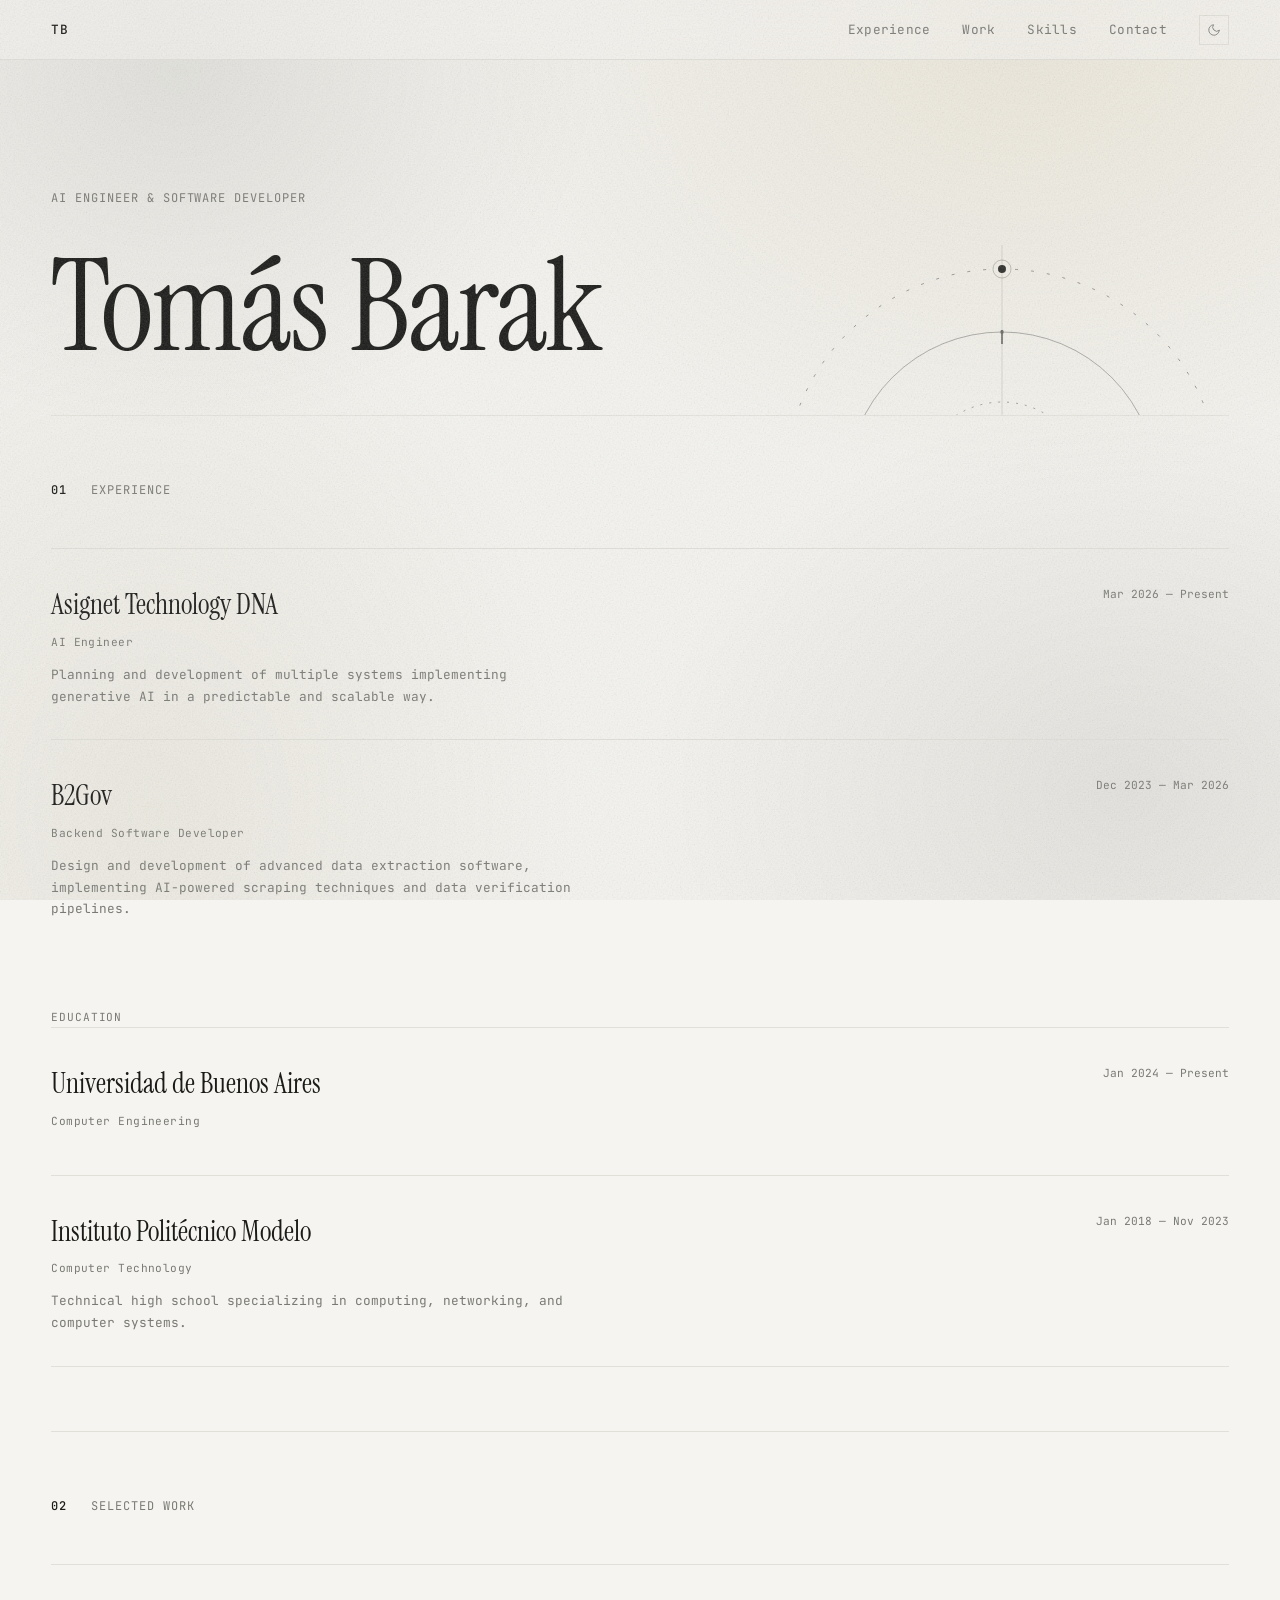
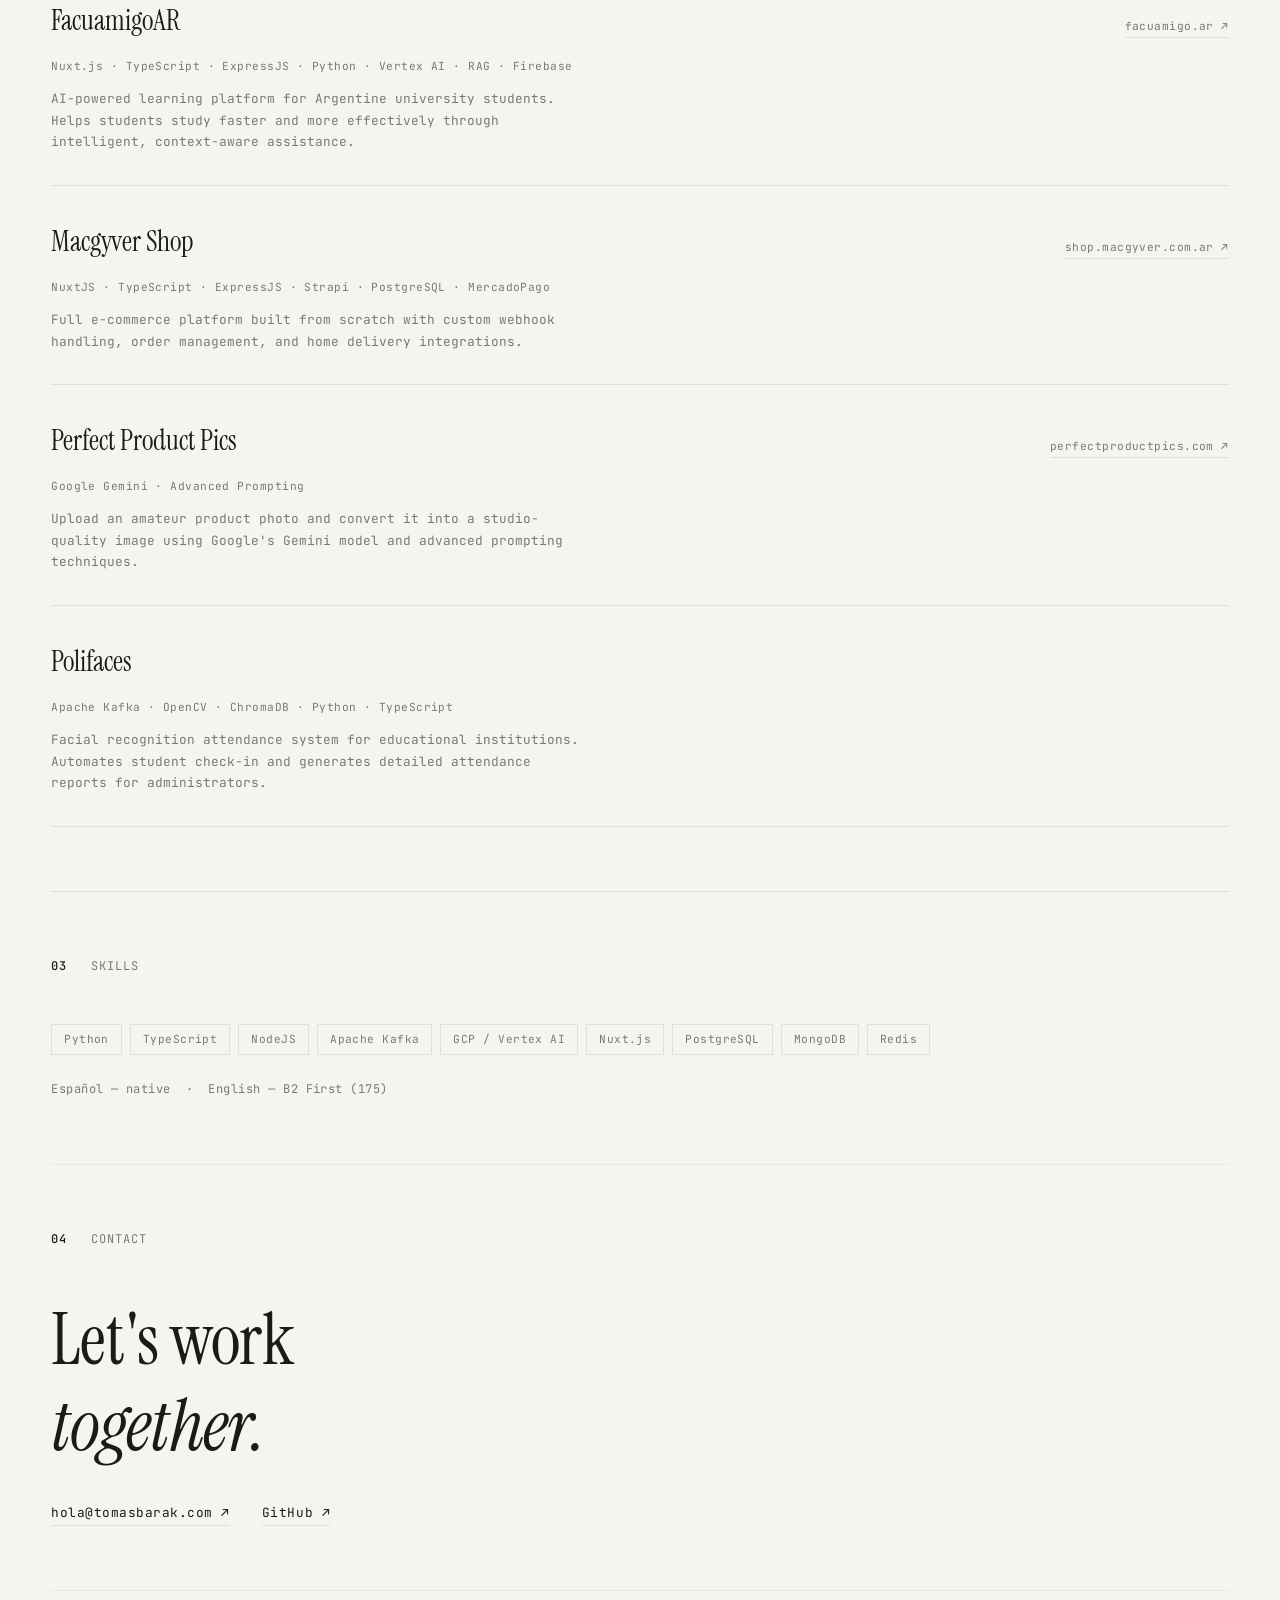
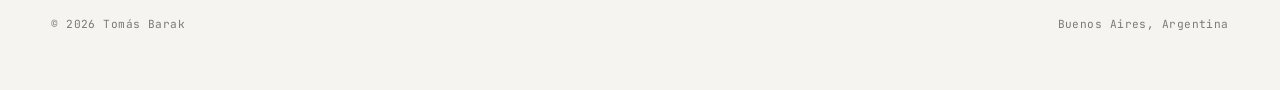
==== commit 8498033c: "Increased ux" ====
--- a/index.html
+++ b/index.html
@@ -5,9 +5,11 @@
     <meta charset="UTF-8">
     <meta name="viewport" content="width=device-width, initial-scale=1.0">
     <title>Tomás Barak — AI Engineer</title>
-    <meta name="description" content="Tomás Barak is an AI Engineer and software developer based in Buenos Aires, Argentina. Building intelligent systems and digital products with clean code.">
+    <meta name="description"
+        content="Tomás Barak is an AI Engineer and software developer based in Buenos Aires, Argentina. Building intelligent systems and digital products with clean code.">
     <meta property="og:title" content="Tomás Barak — AI Engineer">
-    <meta property="og:description" content="AI Engineer and software developer based in Buenos Aires, Argentina. Building intelligent systems and digital products with clean code.">
+    <meta property="og:description"
+        content="AI Engineer and software developer based in Buenos Aires, Argentina. Building intelligent systems and digital products with clean code.">
     <meta property="og:type" content="website">
     <meta property="og:url" content="https://tomasbarak.com">
     <meta name="twitter:card" content="summary">
@@ -16,7 +18,9 @@
     <link rel="icon" href="favicon.svg">
     <link rel="preconnect" href="https://fonts.googleapis.com">
     <link rel="preconnect" href="https://fonts.gstatic.com" crossorigin>
-    <link href="https://fonts.googleapis.com/css2?family=Instrument+Serif:ital@0;1&family=JetBrains+Mono:wght@300;400;500&display=swap" rel="stylesheet">
+    <link
+        href="https://fonts.googleapis.com/css2?family=Instrument+Serif:ital@0;1&family=JetBrains+Mono:wght@300;400;500&display=swap"
+        rel="stylesheet">
     <link rel="stylesheet" href="style.css">
     <script type="application/ld+json">
     {
@@ -38,6 +42,7 @@
 
 <body>
 
+    <div class="bg-lights" aria-hidden="true"></div>
     <div id="scroll-progress"></div>
 
     <!-- Noise texture overlay -->
@@ -60,13 +65,23 @@
             </div>
             <button class="theme-toggle" id="theme-toggle" aria-label="Toggle theme">
                 <span class="icon-sun" aria-hidden="true">
-                    <svg width="14" height="14" viewBox="0 0 24 24" fill="none" stroke="currentColor" stroke-width="1.5" stroke-linecap="round" stroke-linejoin="round">
-                        <circle cx="12" cy="12" r="4"/><line x1="12" y1="2" x2="12" y2="4"/><line x1="12" y1="20" x2="12" y2="22"/><line x1="4.22" y1="4.22" x2="5.64" y2="5.64"/><line x1="18.36" y1="18.36" x2="19.78" y2="19.78"/><line x1="2" y1="12" x2="4" y2="12"/><line x1="20" y1="12" x2="22" y2="12"/><line x1="4.22" y1="19.78" x2="5.64" y2="18.36"/><line x1="18.36" y1="5.64" x2="19.78" y2="4.22"/>
+                    <svg width="14" height="14" viewBox="0 0 24 24" fill="none" stroke="currentColor" stroke-width="1.5"
+                        stroke-linecap="round" stroke-linejoin="round">
+                        <circle cx="12" cy="12" r="4" />
+                        <line x1="12" y1="2" x2="12" y2="4" />
+                        <line x1="12" y1="20" x2="12" y2="22" />
+                        <line x1="4.22" y1="4.22" x2="5.64" y2="5.64" />
+                        <line x1="18.36" y1="18.36" x2="19.78" y2="19.78" />
+                        <line x1="2" y1="12" x2="4" y2="12" />
+                        <line x1="20" y1="12" x2="22" y2="12" />
+                        <line x1="4.22" y1="19.78" x2="5.64" y2="18.36" />
+                        <line x1="18.36" y1="5.64" x2="19.78" y2="4.22" />
                     </svg>
                 </span>
                 <span class="icon-moon" aria-hidden="true">
-                    <svg width="14" height="14" viewBox="0 0 24 24" fill="none" stroke="currentColor" stroke-width="1.5" stroke-linecap="round" stroke-linejoin="round">
-                        <path d="M21 12.79A9 9 0 1 1 11.21 3 7 7 0 0 0 21 12.79z"/>
+                    <svg width="14" height="14" viewBox="0 0 24 24" fill="none" stroke="currentColor" stroke-width="1.5"
+                        stroke-linecap="round" stroke-linejoin="round">
+                        <path d="M21 12.79A9 9 0 1 1 11.21 3 7 7 0 0 0 21 12.79z" />
                     </svg>
                 </span>
             </button>
@@ -75,12 +90,51 @@
 
     <main>
         <section id="hero">
-            <p class="label">AI Engineer & Software Developer — Buenos Aires, Argentina</p>
+            <p class="label">AI Engineer & Software Developer</p>
             <h1>Tomás Barak</h1>
-            <p class="hero-tagline">Building intelligent systems and digital products with clean code and thoughtful design.</p>
+            <!-- <p class="hero-tagline">Building intelligent systems and digital products with clean code and thoughtful
+                design.</p>
             <div class="hero-status">
                 <span class="status-dot"></span>
                 Open to interesting projects
+            </div> -->
+
+            <div class="hero-decoration" aria-hidden="true">
+                <svg viewBox="0 0 500 500" fill="none" xmlns="http://www.w3.org/2000/svg">
+                    <!-- Crosshair lines -->
+                    <line x1="250" y1="8" x2="250" y2="492" stroke="currentColor" stroke-width="0.5" opacity="0.25" />
+                    <line x1="8" y1="250" x2="492" y2="250" stroke="currentColor" stroke-width="0.5" opacity="0.25" />
+                    <!-- Inner dashed ring (counter-rotating) -->
+                    <g class="ring-inner">
+                        <circle cx="250" cy="250" r="85" stroke="currentColor" stroke-width="0.75"
+                            stroke-dasharray="2 7" opacity="0.5" />
+                    </g>
+                    <!-- Middle ring with tick marks (fixed) -->
+                    <g opacity="0.65">
+                        <circle cx="250" cy="250" r="155" stroke="currentColor" stroke-width="0.5" />
+                        <line x1="250" y1="93" x2="250" y2="107" stroke="currentColor" stroke-width="1.5" />
+                        <line x1="250" y1="393" x2="250" y2="407" stroke="currentColor" stroke-width="1.5" />
+                        <line x1="93" y1="250" x2="107" y2="250" stroke="currentColor" stroke-width="1.5" />
+                        <line x1="393" y1="250" x2="407" y2="250" stroke="currentColor" stroke-width="1.5" />
+                        <circle cx="250" cy="95" r="2" fill="currentColor" opacity="0.6" />
+                        <circle cx="250" cy="405" r="2" fill="currentColor" opacity="0.6" />
+                        <circle cx="95" cy="250" r="2" fill="currentColor" opacity="0.6" />
+                        <circle cx="405" cy="250" r="2" fill="currentColor" opacity="0.6" />
+                    </g>
+                    <!-- Outer dashed ring + orbiting dot (rotating) -->
+                    <g class="ring-outer">
+                        <circle cx="250" cy="250" r="218" stroke="currentColor" stroke-width="0.75"
+                            stroke-dasharray="3 13" opacity="0.55" />
+                        <!-- Orbiting dot with halo -->
+                        <circle cx="250" cy="32" r="4" fill="currentColor" opacity="0.9" />
+                        <circle cx="250" cy="32" r="9" stroke="currentColor" stroke-width="0.75" fill="none"
+                            opacity="0.3" />
+                    </g>
+                    <!-- Center dot -->
+                    <circle cx="250" cy="250" r="3" fill="currentColor" opacity="0.55" />
+                    <circle cx="250" cy="250" r="7" stroke="currentColor" stroke-width="0.5" fill="none"
+                        opacity="0.3" />
+                </svg>
             </div>
         </section>
 
@@ -92,7 +146,7 @@
                 <span>Experience</span>
             </div>
 
-            <div class="experience reveal">
+            <div class="entry reveal">
                 <div class="experience-header">
                     <div>
                         <h3>Asignet Technology DNA</h3>
@@ -100,10 +154,11 @@
                     </div>
                     <span class="experience-date">Mar 2026 — Present</span>
                 </div>
-                <p class="experience-desc">Planning and development of multiple systems implementing generative AI in a predictable and scalable way.</p>
-            </div>
-
-            <div class="experience reveal">
+                <p class="entry-desc">Planning and development of multiple systems implementing generative AI in a
+                    predictable and scalable way.</p>
+            </div>
+
+            <div class="entry reveal">
                 <div class="experience-header">
                     <div>
                         <h3>B2Gov</h3>
@@ -111,7 +166,32 @@
                     </div>
                     <span class="experience-date">Dec 2023 — Mar 2026</span>
                 </div>
-                <p class="experience-desc">Design and development of advanced data extraction software, implementing AI-powered scraping techniques and data verification pipelines.</p>
+                <p class="entry-desc">Design and development of advanced data extraction software, implementing
+                    AI-powered scraping techniques and data verification pipelines.</p>
+            </div>
+
+            <p class="section-sublabel reveal">Education</p>
+
+            <div class="entry reveal">
+                <div class="experience-header">
+                    <div>
+                        <h3>Universidad de Buenos Aires</h3>
+                        <span class="experience-role">Computer Engineering</span>
+                    </div>
+                    <span class="experience-date">Jan 2024 — Present</span>
+                </div>
+            </div>
+
+            <div class="entry reveal">
+                <div class="experience-header">
+                    <div>
+                        <h3>Instituto Politécnico Modelo</h3>
+                        <span class="experience-role">Computer Technology</span>
+                    </div>
+                    <span class="experience-date">Jan 2018 — Nov 2023</span>
+                </div>
+                <p class="entry-desc">Technical high school specializing in computing, networking, and computer systems.
+                </p>
             </div>
         </section>
 
@@ -123,39 +203,46 @@
                 <span>Selected Work</span>
             </div>
 
-            <div class="project reveal">
+            <div class="entry reveal">
                 <div class="project-header">
                     <h3>FacuamigoAR</h3>
-                    <a class="project-link" href="https://facuamigo.ar" target="_blank" rel="noopener">facuamigo.ar ↗</a>
+                    <a class="project-link" href="https://facuamigo.ar" target="_blank" rel="noopener">facuamigo.ar
+                        ↗</a>
                 </div>
                 <p class="project-tech">Nuxt.js · TypeScript · ExpressJS · Python · Vertex AI · RAG · Firebase</p>
-                <p class="project-desc">AI-powered learning platform for Argentine university students. Helps students study faster and more effectively through intelligent, context-aware assistance.</p>
-            </div>
-
-            <div class="project reveal">
+                <p class="entry-desc">AI-powered learning platform for Argentine university students. Helps students
+                    study faster and more effectively through intelligent, context-aware assistance.</p>
+            </div>
+
+            <div class="entry reveal">
                 <div class="project-header">
                     <h3>Macgyver Shop</h3>
-                    <a class="project-link" href="https://shop.macgyver.com.ar" target="_blank" rel="noopener">shop.macgyver.com.ar ↗</a>
+                    <a class="project-link" href="https://shop.macgyver.com.ar" target="_blank"
+                        rel="noopener">shop.macgyver.com.ar ↗</a>
                 </div>
                 <p class="project-tech">NuxtJS · TypeScript · ExpressJS · Strapi · PostgreSQL · MercadoPago</p>
-                <p class="project-desc">Full e-commerce platform built from scratch with custom webhook handling, order management, and home delivery integrations.</p>
-            </div>
-
-            <div class="project reveal">
+                <p class="entry-desc">Full e-commerce platform built from scratch with custom webhook handling, order
+                    management, and home delivery integrations.</p>
+            </div>
+
+            <div class="entry reveal">
                 <div class="project-header">
                     <h3>Perfect Product Pics</h3>
-                    <a class="project-link" href="https://perfectproductpics.com" target="_blank" rel="noopener">perfectproductpics.com ↗</a>
+                    <a class="project-link" href="https://perfectproductpics.com" target="_blank"
+                        rel="noopener">perfectproductpics.com ↗</a>
                 </div>
                 <p class="project-tech">Google Gemini · Advanced Prompting</p>
-                <p class="project-desc">Upload an amateur product photo and convert it into a studio-quality image using Google's Gemini model and advanced prompting techniques.</p>
-            </div>
-
-            <div class="project reveal">
+                <p class="entry-desc">Upload an amateur product photo and convert it into a studio-quality image using
+                    Google's Gemini model and advanced prompting techniques.</p>
+            </div>
+
+            <div class="entry reveal">
                 <div class="project-header">
                     <h3>Polifaces</h3>
                 </div>
                 <p class="project-tech">Apache Kafka · OpenCV · ChromaDB · Python · TypeScript</p>
-                <p class="project-desc">Facial recognition attendance system for educational institutions. Automates student check-in and generates detailed attendance reports for administrators.</p>
+                <p class="entry-desc">Facial recognition attendance system for educational institutions. Automates
+                    student check-in and generates detailed attendance reports for administrators.</p>
             </div>
         </section>
 
@@ -180,29 +267,6 @@
             </div>
 
             <p class="languages-line reveal">Español — native &nbsp;·&nbsp; English — B2 First (175)</p>
-
-            <p class="section-sublabel reveal">Education</p>
-
-            <div class="experience reveal">
-                <div class="experience-header">
-                    <div>
-                        <h3>Universidad de Buenos Aires</h3>
-                        <span class="experience-role">Computer Engineering</span>
-                    </div>
-                    <span class="experience-date">Jan 2024 — Present</span>
-                </div>
-            </div>
-
-            <div class="experience reveal">
-                <div class="experience-header">
-                    <div>
-                        <h3>Instituto Politécnico Modelo</h3>
-                        <span class="experience-role">Computer Technology</span>
-                    </div>
-                    <span class="experience-date">Jan 2018 — Nov 2023</span>
-                </div>
-                <p class="experience-desc">Technical high school specializing in computing, networking, and computer systems.</p>
-            </div>
         </section>
 
         <hr>
@@ -233,4 +297,4 @@
     <script src="scripts/main.js" defer></script>
 </body>
 
-</html>
+</html>
--- a/style.css
+++ b/style.css
@@ -3,6 +3,7 @@
     --text: #e8e5df;
     --text-secondary: #7a7a74;
     --border: #2e2c29;
+    --nav-bg: rgba(10, 10, 9, 0.6);
     --font-serif: 'Instrument Serif', Georgia, serif;
     --font-mono: 'JetBrains Mono', 'SF Mono', monospace;
 }
@@ -12,11 +13,14 @@
     --text: #1a1a18;
     --text-secondary: #7a7a74;
     --border: #e0dfd8;
+    --nav-bg: rgba(245, 244, 240, 0.6);
 }
 
 /* ——— Reset ——— */
 
-*, *::before, *::after {
+*,
+*::before,
+*::after {
     margin: 0;
     padding: 0;
     box-sizing: border-box;
@@ -38,6 +42,37 @@
     line-height: 1.7;
     overflow-x: hidden;
     transition: background-color 0.3s ease, color 0.3s ease;
+}
+
+/* ——— Background light accents ——— */
+
+.bg-lights {
+    position: fixed;
+    inset: 0;
+    pointer-events: none;
+    z-index: 1;
+    background:
+        radial-gradient(ellipse 900px 700px at 80% 4%, rgba(255, 252, 235, 0.13) 0%, transparent 65%),
+        radial-gradient(ellipse 650px 850px at 12% 90%, rgba(255, 245, 210, 0.09) 0%, transparent 65%);
+}
+
+:root[data-theme="light"] .bg-lights {
+    background:
+        radial-gradient(ellipse 900px 700px at 80% 4%, rgba(180, 155, 90, 0.14) 0%, transparent 65%),
+        radial-gradient(ellipse 650px 850px at 12% 90%, rgba(150, 130, 70, 0.09) 0%, transparent 65%),
+        radial-gradient(ellipse 700px 600px at 14% 8%, rgba(40, 35, 20, 0.09) 0%, transparent 60%),
+        radial-gradient(ellipse 800px 650px at 88% 88%, rgba(30, 25, 15, 0.08) 0%, transparent 60%);
+}
+
+:root[data-theme="light"] .grain {
+    opacity: 0.18;
+}
+
+main,
+nav,
+footer {
+    position: relative;
+    z-index: 2;
 }
 
 ::selection {
@@ -67,7 +102,7 @@
     height: 100%;
     z-index: 9999;
     pointer-events: none;
-    opacity: 0.04;
+    opacity: 0.09;
 }
 
 /* ——— Links ——— */
@@ -94,7 +129,9 @@
     align-items: center;
     padding: 0 clamp(1.5rem, 4vw, 4rem);
     height: 60px;
-    background-color: var(--bg);
+    background-color: var(--nav-bg);
+    backdrop-filter: blur(14px);
+    -webkit-backdrop-filter: blur(14px);
     border-bottom: 1px solid var(--border);
     z-index: 100;
     font-family: var(--font-mono);
@@ -160,12 +197,22 @@
 }
 
 /* In dark mode: show sun (to switch to light) */
-:root .icon-sun { display: flex; }
-:root .icon-moon { display: none; }
+:root .icon-sun {
+    display: flex;
+}
+
+:root .icon-moon {
+    display: none;
+}
 
 /* In light mode: show moon (to switch to dark) */
-:root[data-theme="light"] .icon-sun { display: none; }
-:root[data-theme="light"] .icon-moon { display: flex; }
+:root[data-theme="light"] .icon-sun {
+    display: none;
+}
+
+:root[data-theme="light"] .icon-moon {
+    display: flex;
+}
 
 /* ——— Main container ——— */
 
@@ -182,7 +229,12 @@
     border: none;
     border-top: 1px solid var(--border);
     margin: 0;
-    transition: border-color 0.3s ease;
+    clip-path: inset(0 100% 0 0);
+    transition: clip-path 1.2s cubic-bezier(0.16, 1, 0.3, 1), border-color 0.3s ease;
+}
+
+hr.visible {
+    clip-path: inset(0 0% 0 0);
 }
 
 /* ——— Scroll reveal ——— */
@@ -201,11 +253,13 @@
 /* ——— Hero ——— */
 
 #hero {
+    position: relative;
+    overflow: hidden;
     padding: 8rem 0 4rem;
+    padding-bottom: 0;
 }
 
 #hero .label {
-    font-family: var(--font-mono);
     font-size: 0.75rem;
     color: var(--text-secondary);
     letter-spacing: 0.08em;
@@ -218,14 +272,13 @@
     font-family: var(--font-serif);
     font-size: clamp(4rem, 10vw, 8rem);
     font-weight: 400;
-    line-height: 0.95;
-    letter-spacing: -0.02em;
+    line-height: 1.05;
+    letter-spacing: -0.01em;
     margin-bottom: 2.5rem;
     animation: fade-in 0.8s ease 0.1s both;
 }
 
 #hero .hero-tagline {
-    font-family: var(--font-mono);
     font-size: 0.875rem;
     color: var(--text-secondary);
     line-height: 1.8;
@@ -238,7 +291,6 @@
     align-items: center;
     gap: 0.6rem;
     margin-top: 2rem;
-    font-family: var(--font-mono);
     font-size: 0.7rem;
     color: var(--text-secondary);
     letter-spacing: 0.06em;
@@ -254,6 +306,35 @@
     animation: pulse 2.5s ease infinite;
 }
 
+/* ——— Hero orbital decoration ——— */
+
+.hero-decoration {
+    position: absolute;
+    right: -2%;
+    top: 50%;
+    transform: translateY(-50%);
+    width: min(50%, 500px);
+    aspect-ratio: 1;
+    color: var(--text);
+    opacity: 0.1;
+    pointer-events: none;
+    animation: fade-in 1.6s ease 0.6s both;
+}
+
+:root[data-theme="light"] .hero-decoration {
+    opacity: 0.18;
+}
+
+.ring-outer {
+    transform-origin: 250px 250px;
+    animation: rotate-slow 80s linear infinite;
+}
+
+.ring-inner {
+    transform-origin: 250px 250px;
+    animation: rotate-slow 50s linear infinite reverse;
+}
+
 /* ——— Sections ——— */
 
 section {
@@ -265,7 +346,6 @@
     align-items: baseline;
     gap: 1.5rem;
     margin-bottom: 3rem;
-    font-family: var(--font-mono);
     font-size: 0.75rem;
     color: var(--text-secondary);
     letter-spacing: 0.08em;
@@ -278,7 +358,6 @@
 }
 
 .section-sublabel {
-    font-family: var(--font-mono);
     font-size: 0.7rem;
     color: var(--text-secondary);
     letter-spacing: 0.08em;
@@ -286,21 +365,64 @@
     margin: 3.5rem 0 0;
 }
 
-/* ——— Projects ——— */
-
-.project {
+/* ——— Entry rows (projects & experience) ——— */
+
+.entry {
+    position: relative;
     border-top: 1px solid var(--border);
     padding: 2rem 0;
     transition: padding-left 0.3s ease, opacity 0.6s ease, transform 0.6s ease;
 }
 
-.project:last-child {
+.entry:last-child {
     border-bottom: 1px solid var(--border);
 }
 
-.project:hover {
+.entry:hover {
     padding-left: 1rem;
 }
+
+/* Corner brackets on hover */
+.entry::before,
+.entry::after {
+    content: '';
+    position: absolute;
+    width: 10px;
+    height: 10px;
+    opacity: 0;
+    transition: opacity 0.25s ease, transform 0.25s ease;
+}
+
+.entry::before {
+    bottom: 2rem;
+    left: 0;
+    border-bottom: 1px solid var(--text-secondary);
+    border-left: 1px solid var(--text-secondary);
+    transform: translate(-4px, 4px);
+}
+
+.entry::after {
+    top: 2rem;
+    right: 0;
+    border-top: 1px solid var(--text-secondary);
+    border-right: 1px solid var(--text-secondary);
+    transform: translate(4px, -4px);
+}
+
+.entry:hover::before,
+.entry:hover::after {
+    opacity: 1;
+    transform: translate(0, 0);
+}
+
+.entry-desc {
+    font-size: 0.8rem;
+    color: var(--text-secondary);
+    line-height: 1.7;
+    max-width: 540px;
+}
+
+/* ——— Projects ——— */
 
 .project-header {
     display: flex;
@@ -313,11 +435,10 @@
     font-family: var(--font-serif);
     font-size: 1.75rem;
     font-weight: 400;
-    letter-spacing: -0.01em;
+    letter-spacing: 0;
 }
 
 .project-link {
-    font-family: var(--font-mono);
     font-size: 0.7rem;
     color: var(--text-secondary);
     letter-spacing: 0.04em;
@@ -333,36 +454,13 @@
 }
 
 .project-tech {
-    font-family: var(--font-mono);
     font-size: 0.7rem;
     color: var(--text-secondary);
     letter-spacing: 0.04em;
     margin-bottom: 0.75rem;
 }
 
-.project-desc {
-    font-family: var(--font-mono);
-    font-size: 0.8rem;
-    color: var(--text-secondary);
-    line-height: 1.7;
-    max-width: 540px;
-}
-
 /* ——— Experience ——— */
-
-.experience {
-    border-top: 1px solid var(--border);
-    padding: 2rem 0;
-    transition: padding-left 0.3s ease, opacity 0.6s ease, transform 0.6s ease;
-}
-
-.experience:last-child {
-    border-bottom: 1px solid var(--border);
-}
-
-.experience:hover {
-    padding-left: 1rem;
-}
 
 .experience-header {
     display: flex;
@@ -376,32 +474,22 @@
     font-family: var(--font-serif);
     font-size: 1.75rem;
     font-weight: 400;
-    letter-spacing: -0.01em;
+    letter-spacing: 0;
     margin-bottom: 0.25rem;
 }
 
 .experience-role {
     display: block;
-    font-family: var(--font-mono);
     font-size: 0.7rem;
     color: var(--text-secondary);
     letter-spacing: 0.04em;
 }
 
 .experience-date {
-    font-family: var(--font-mono);
     font-size: 0.7rem;
     color: var(--text-secondary);
     white-space: nowrap;
     padding-top: 0.25rem;
-}
-
-.experience-desc {
-    font-family: var(--font-mono);
-    font-size: 0.8rem;
-    color: var(--text-secondary);
-    line-height: 1.7;
-    max-width: 540px;
 }
 
 /* ——— Skills ——— */
@@ -414,7 +502,6 @@
 }
 
 .skill-tag {
-    font-family: var(--font-mono);
     font-size: 0.7rem;
     color: var(--text-secondary);
     border: 1px solid var(--border);
@@ -429,7 +516,6 @@
 }
 
 .languages-line {
-    font-family: var(--font-mono);
     font-size: 0.75rem;
     color: var(--text-secondary);
     letter-spacing: 0.04em;
@@ -441,8 +527,8 @@
     font-family: var(--font-serif);
     font-size: clamp(2.5rem, 6vw, 4.5rem);
     font-weight: 400;
-    line-height: 1.1;
-    letter-spacing: -0.02em;
+    line-height: 1.2;
+    letter-spacing: -0.01em;
     margin-bottom: 2rem;
 }
 
@@ -453,7 +539,6 @@
 .contact-links {
     display: flex;
     gap: 2rem;
-    font-family: var(--font-mono);
     font-size: 0.8rem;
     letter-spacing: 0.04em;
 }
@@ -484,7 +569,6 @@
     justify-content: space-between;
     align-items: center;
     padding: 1.5rem 0;
-    font-family: var(--font-mono);
     font-size: 0.7rem;
     color: var(--text-secondary);
     letter-spacing: 0.04em;
@@ -497,6 +581,7 @@
         opacity: 0;
         transform: translateY(20px);
     }
+
     to {
         opacity: 1;
         transform: translateY(0);
@@ -504,11 +589,30 @@
 }
 
 @keyframes pulse {
-    0%, 100% { opacity: 1; }
-    50%       { opacity: 0.25; }
+
+    0%,
+    100% {
+        opacity: 1;
+    }
+
+    50% {
+        opacity: 0.25;
+    }
+}
+
+@keyframes rotate-slow {
+    to {
+        transform: rotate(360deg);
+    }
 }
 
 /* ——— Responsive ——— */
+
+@media screen and (max-width: 900px) {
+    .hero-decoration {
+        display: none;
+    }
+}
 
 @media screen and (max-width: 768px) {
     .nav-links {
@@ -517,14 +621,14 @@
 
     #hero {
         padding: 5rem 0 3rem;
+        padding-bottom: 0;
     }
 
     #hero h1 {
         font-size: clamp(3rem, 12vw, 5rem);
     }
 
-    .project:hover,
-    .experience:hover {
+    .entry:hover {
         padding-left: 0.5rem;
     }
 
@@ -543,4 +647,4 @@
         align-items: flex-start;
         gap: 0.5rem;
     }
-}
+}
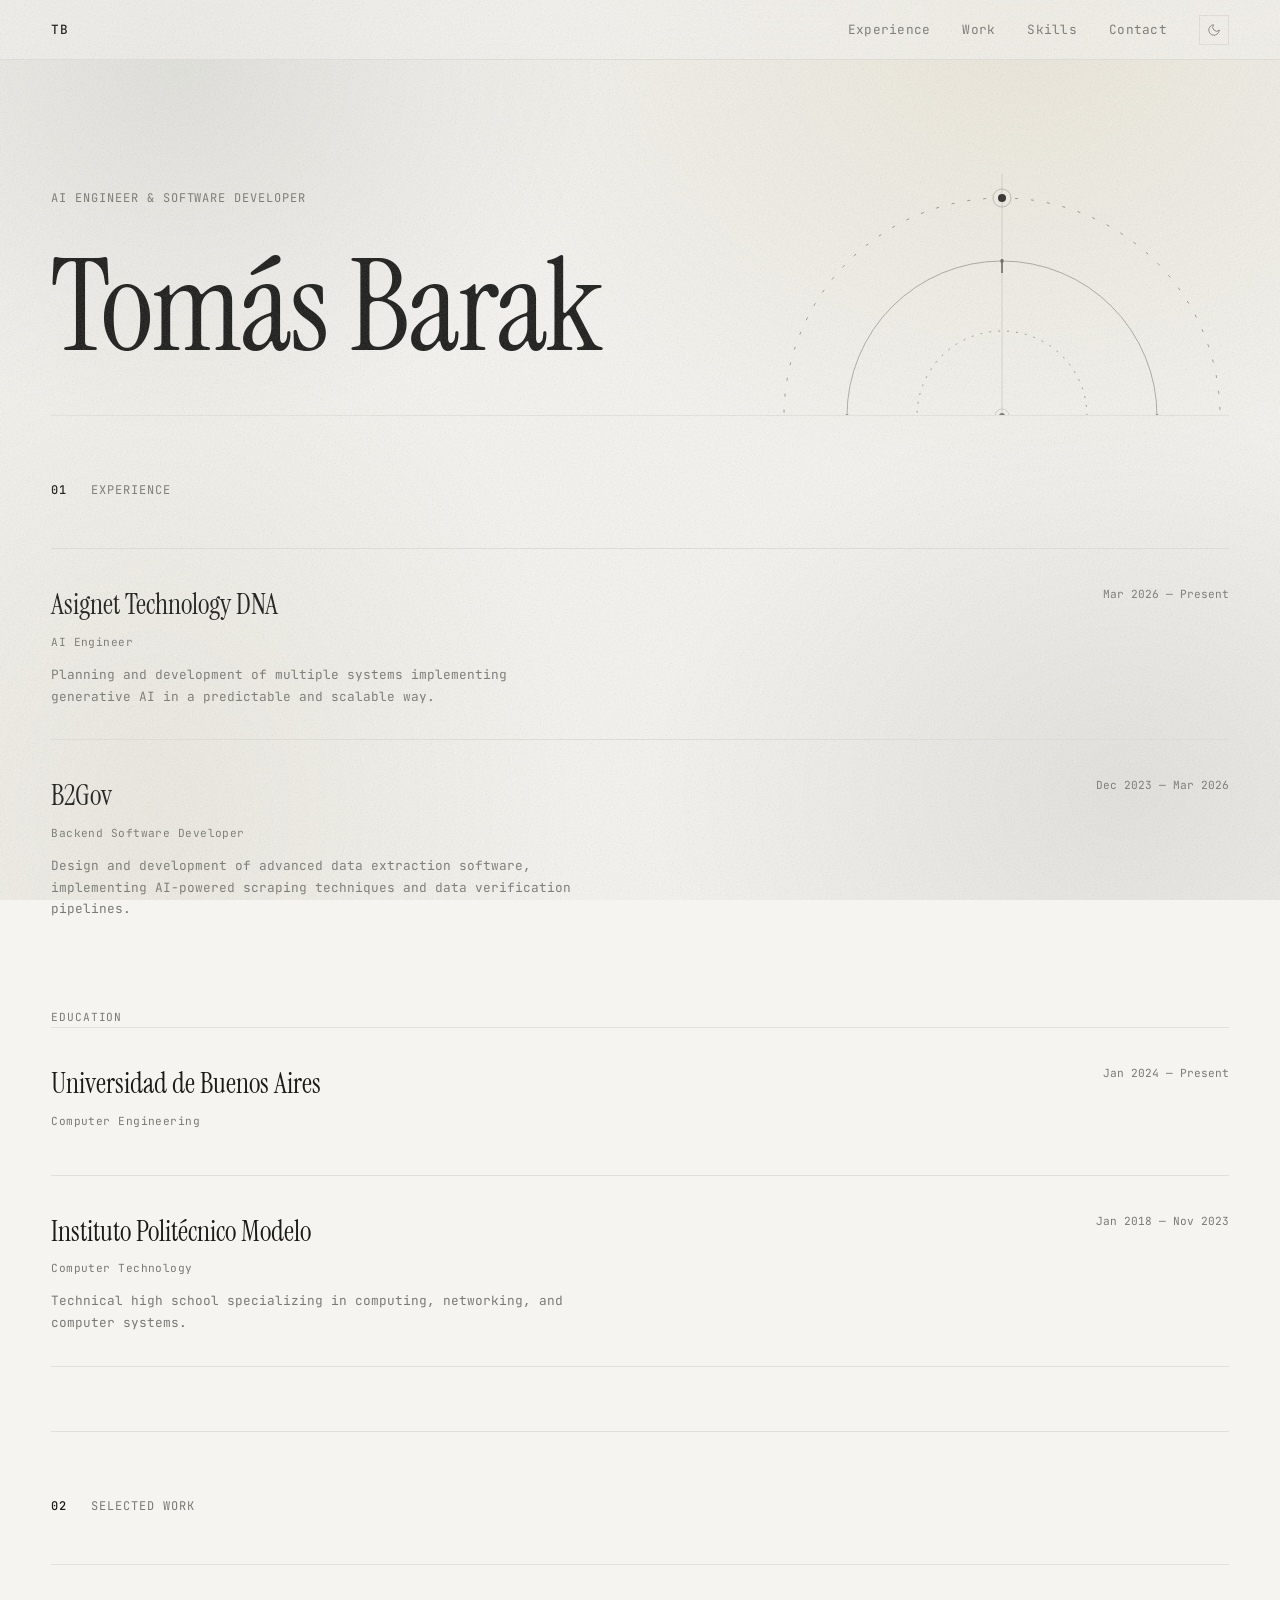
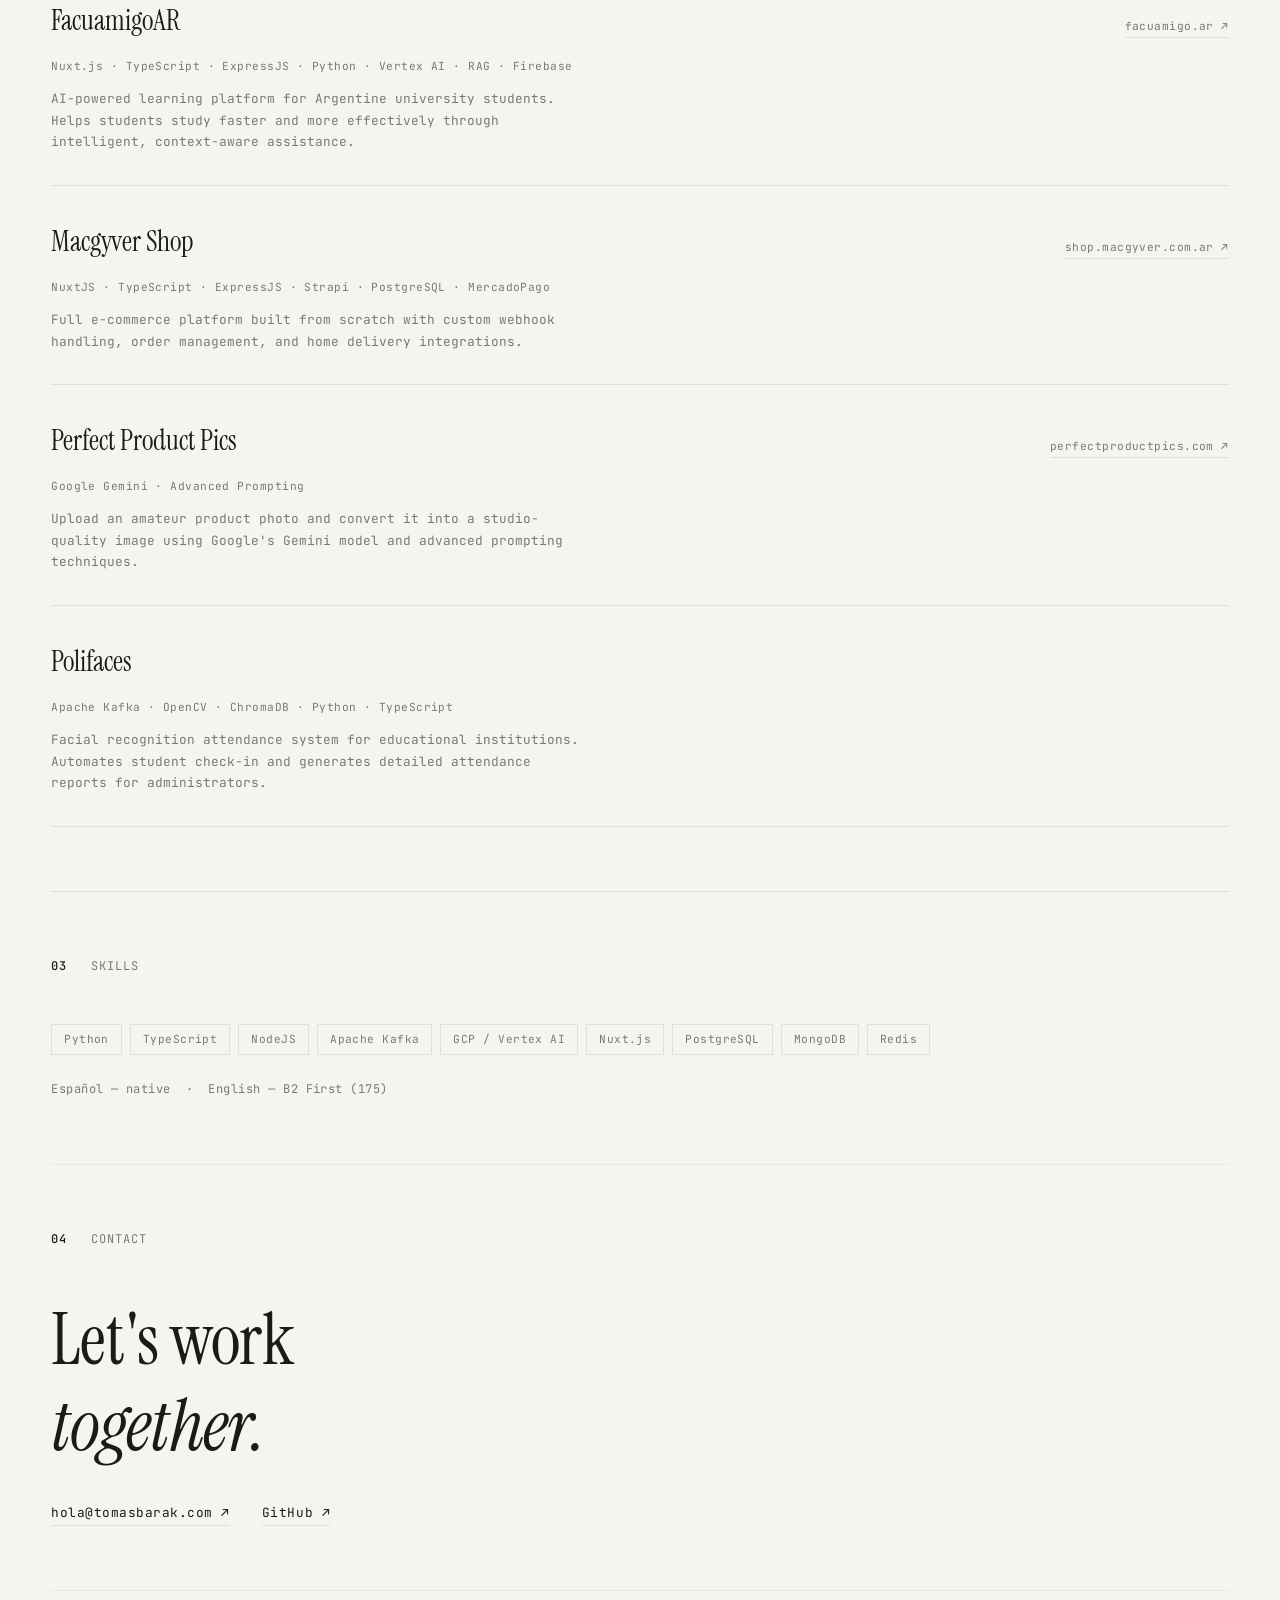
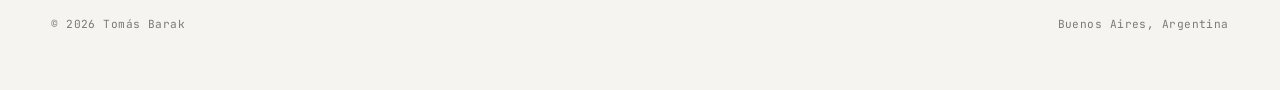
==== commit 2329f8e8: "Increased ux" ====
--- a/index.html
+++ b/index.html
@@ -85,8 +85,20 @@
                     </svg>
                 </span>
             </button>
+            <button class="nav-hamburger" id="nav-hamburger" aria-label="Open menu" aria-expanded="false">
+                <span></span>
+                <span></span>
+                <span></span>
+            </button>
         </div>
     </nav>
+
+    <div class="mobile-menu" id="mobile-menu" aria-hidden="true">
+        <a href="#experience">Experience</a>
+        <a href="#work">Work</a>
+        <a href="#skills">Skills</a>
+        <a href="#contact">Contact</a>
+    </div>
 
     <main>
         <section id="hero">
--- a/style.css
+++ b/style.css
@@ -214,6 +214,120 @@
     display: flex;
 }
 
+/* ——— Hamburger button ——— */
+
+.nav-hamburger {
+    display: none;
+    flex-direction: column;
+    gap: 4px;
+    align-items: center;
+    justify-content: center;
+    width: 44px;
+    height: 44px;
+    background: none;
+    border: none;
+    cursor: pointer;
+    color: var(--text-secondary);
+    padding: 0;
+    flex-shrink: 0;
+    transition: color 0.2s ease;
+}
+
+.nav-hamburger:hover {
+    color: var(--text);
+}
+
+.nav-hamburger span {
+    display: block;
+    width: 18px;
+    height: 1.5px;
+    background: currentColor;
+    transition: transform 0.25s ease, opacity 0.25s ease, width 0.25s ease;
+}
+
+.nav-hamburger.open span:nth-child(1) {
+    transform: translateY(5px) rotate(45deg);
+}
+
+.nav-hamburger.open span:nth-child(2) {
+    opacity: 0;
+    width: 0;
+}
+
+.nav-hamburger.open span:nth-child(3) {
+    transform: translateY(-5px) rotate(-45deg);
+}
+
+/* ——— Mobile menu ——— */
+
+.mobile-menu {
+    position: fixed;
+    top: 60px;
+    left: 0;
+    right: 0;
+    bottom: 0;
+    background: var(--bg);
+    z-index: 99;
+    display: flex;
+    flex-direction: column;
+    justify-content: center;
+    padding: 0 clamp(1.5rem, 4vw, 4rem);
+    visibility: hidden;
+    pointer-events: none;
+    opacity: 0;
+    transform: translateY(-8px);
+    transition: opacity 0.3s ease, transform 0.3s ease, visibility 0.3s, background-color 0.3s ease;
+}
+
+.mobile-menu.open {
+    visibility: visible;
+    pointer-events: auto;
+    opacity: 1;
+    transform: translateY(0);
+}
+
+.mobile-menu a {
+    font-family: var(--font-serif);
+    font-size: clamp(2rem, 9vw, 3.5rem);
+    color: var(--text);
+    padding: 0.75rem 0;
+    border-bottom: 1px solid var(--border);
+    letter-spacing: 0;
+    display: block;
+    opacity: 0;
+    transform: translateY(12px);
+    transition: opacity 0.35s ease, transform 0.35s ease, color 0.2s ease, border-color 0.3s ease;
+}
+
+.mobile-menu a:first-child {
+    border-top: 1px solid var(--border);
+}
+
+.mobile-menu.open a {
+    opacity: 1;
+    transform: translateY(0);
+}
+
+.mobile-menu.open a:nth-child(1) {
+    transition-delay: 0.07s;
+}
+
+.mobile-menu.open a:nth-child(2) {
+    transition-delay: 0.12s;
+}
+
+.mobile-menu.open a:nth-child(3) {
+    transition-delay: 0.17s;
+}
+
+.mobile-menu.open a:nth-child(4) {
+    transition-delay: 0.22s;
+}
+
+.mobile-menu a:hover {
+    opacity: 0.5;
+}
+
 /* ——— Main container ——— */
 
 main {
@@ -311,7 +425,7 @@
 .hero-decoration {
     position: absolute;
     right: -2%;
-    top: 50%;
+    top: 30%;
     transform: translateY(-50%);
     width: min(50%, 500px);
     aspect-ratio: 1;
@@ -378,8 +492,10 @@
     border-bottom: 1px solid var(--border);
 }
 
-.entry:hover {
-    padding-left: 1rem;
+@media (hover: hover) and (pointer: fine) {
+    .entry:hover {
+        padding-left: 1rem;
+    }
 }
 
 /* Corner brackets on hover */
@@ -409,10 +525,13 @@
     transform: translate(4px, -4px);
 }
 
-.entry:hover::before,
-.entry:hover::after {
-    opacity: 1;
-    transform: translate(0, 0);
+@media (hover: hover) and (pointer: fine) {
+
+    .entry:hover::before,
+    .entry:hover::after {
+        opacity: 1;
+        transform: translate(0, 0);
+    }
 }
 
 .entry-desc {
@@ -619,6 +738,19 @@
         display: none;
     }
 
+    .nav-hamburger {
+        display: flex;
+    }
+
+    .theme-toggle {
+        width: 44px;
+        height: 44px;
+    }
+
+    .grain {
+        display: none;
+    }
+
     #hero {
         padding: 5rem 0 3rem;
         padding-bottom: 0;
@@ -626,10 +758,6 @@
 
     #hero h1 {
         font-size: clamp(3rem, 12vw, 5rem);
-    }
-
-    .entry:hover {
-        padding-left: 0.5rem;
     }
 
     .project-header,
@@ -647,4 +775,43 @@
         align-items: flex-start;
         gap: 0.5rem;
     }
+}
+
+@media screen and (max-width: 480px) {
+    .contact-links {
+        flex-direction: column;
+        gap: 1rem;
+    }
+}
+
+@media (prefers-reduced-motion: reduce) {
+
+    .ring-outer,
+    .ring-inner {
+        animation: none;
+    }
+
+    .status-dot {
+        animation: none;
+    }
+
+    .hero-decoration {
+        animation: none;
+    }
+
+    .reveal {
+        opacity: 1;
+        transform: none;
+        transition: none;
+    }
+
+    hr {
+        clip-path: inset(0 0% 0 0);
+        transition: none;
+    }
+
+    .mobile-menu,
+    .mobile-menu a {
+        transition: none;
+    }
 }
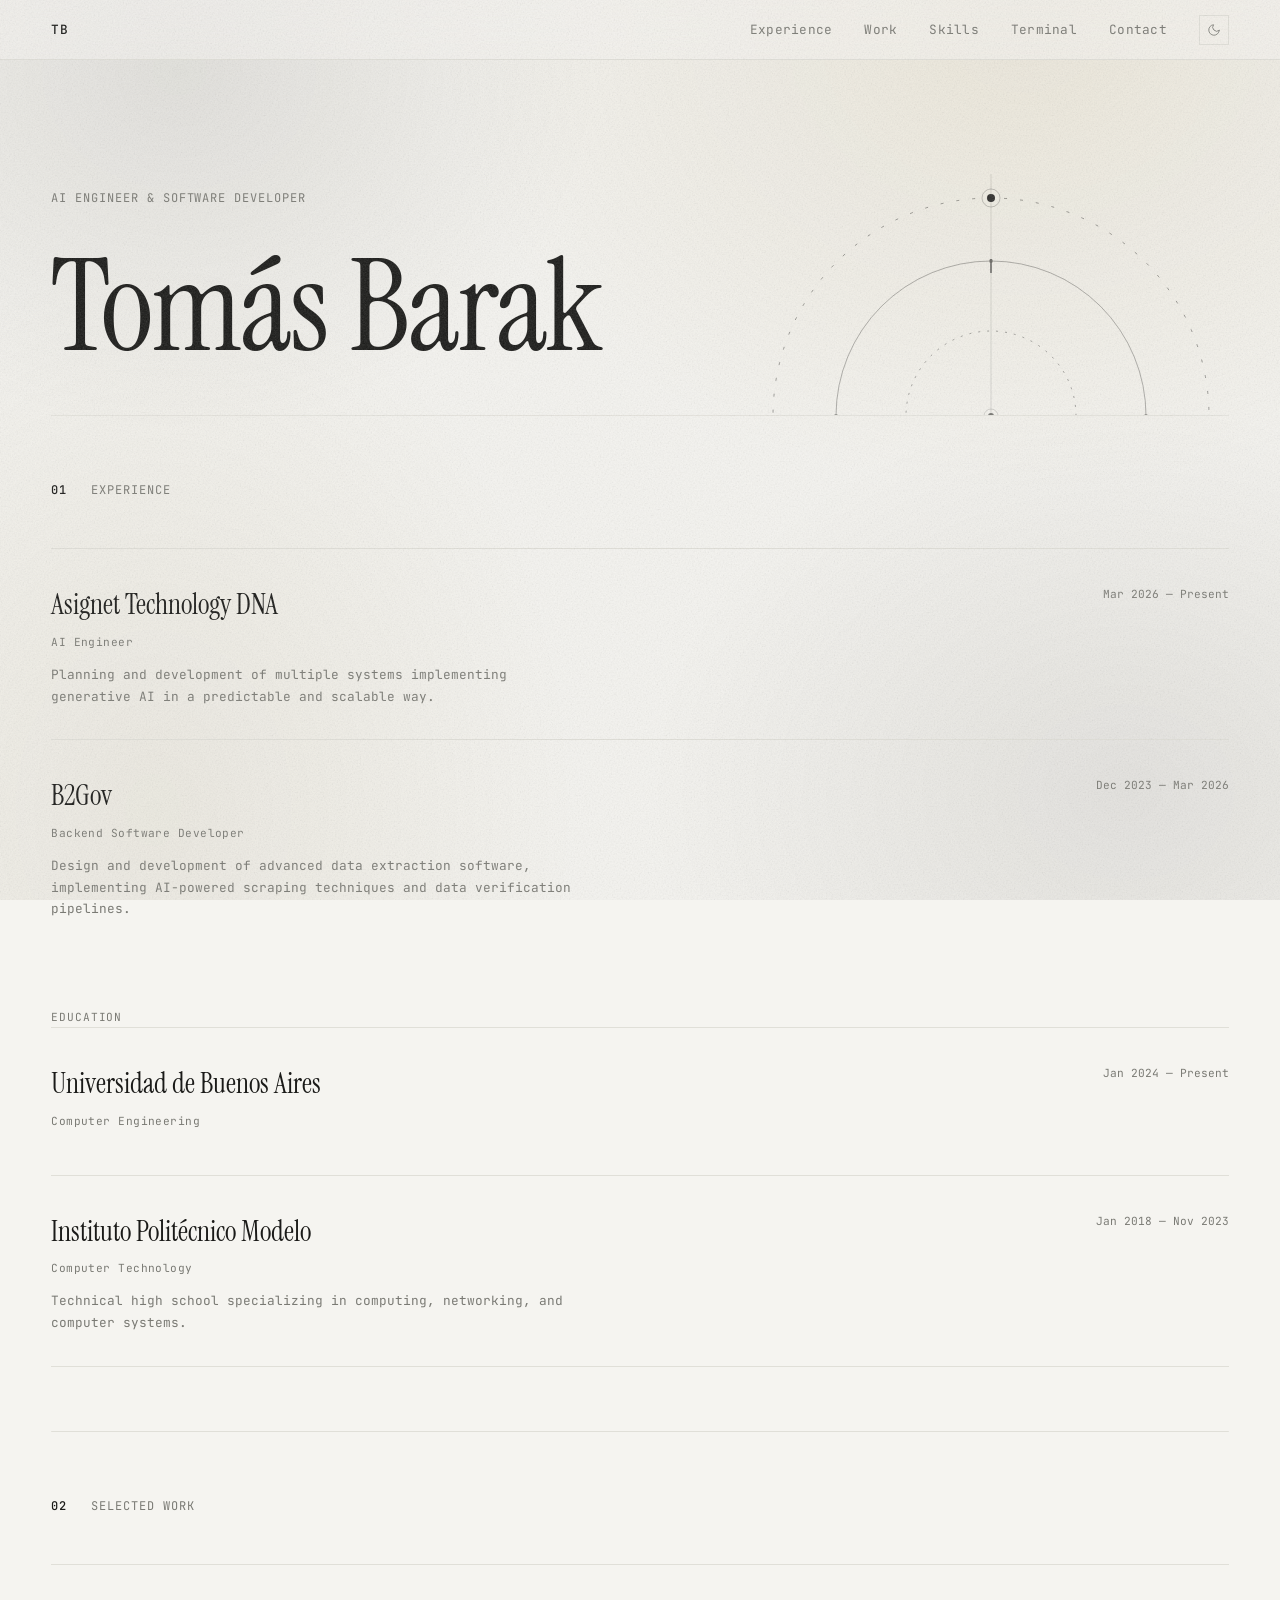
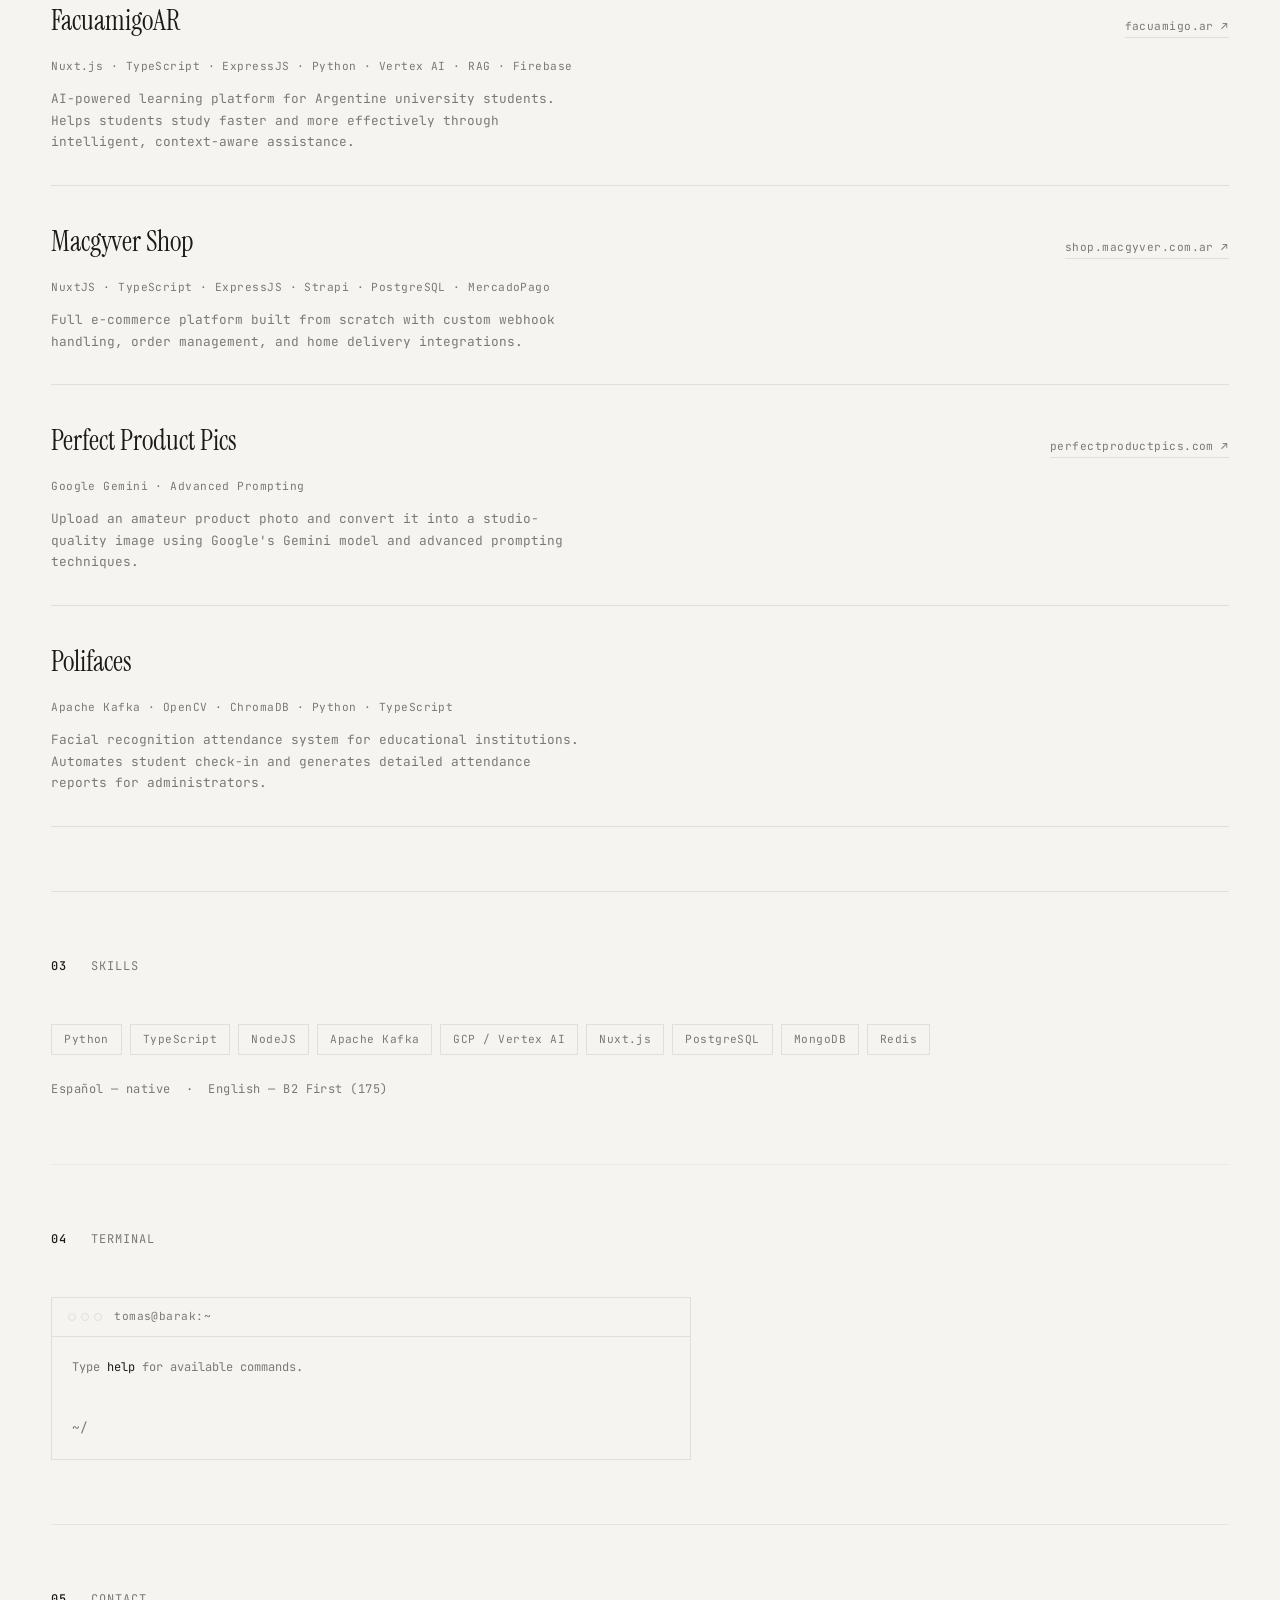
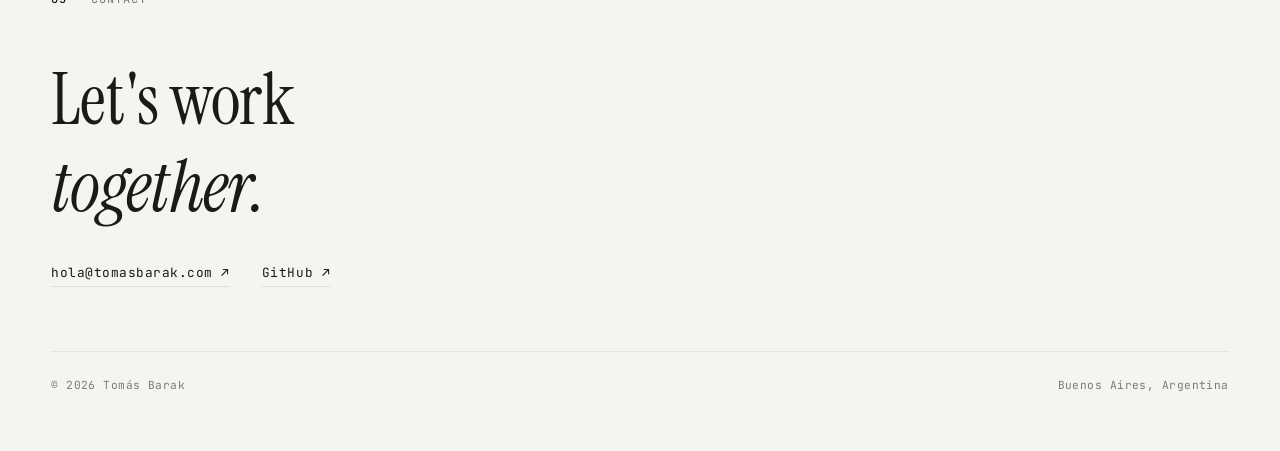
==== commit 64a755c6: "Increased ux" ====
--- a/index.html
+++ b/index.html
@@ -61,6 +61,7 @@
                 <a href="#experience">Experience</a>
                 <a href="#work">Work</a>
                 <a href="#skills">Skills</a>
+                <a href="#terminal">Terminal</a>
                 <a href="#contact">Contact</a>
             </div>
             <button class="theme-toggle" id="theme-toggle" aria-label="Toggle theme">
@@ -97,6 +98,7 @@
         <a href="#experience">Experience</a>
         <a href="#work">Work</a>
         <a href="#skills">Skills</a>
+        <a href="#terminal">Terminal</a>
         <a href="#contact">Contact</a>
     </div>
 
@@ -283,9 +285,45 @@
 
         <hr>
 
+        <section id="terminal">
+            <div class="section-label reveal">
+                <span class="section-num">04</span>
+                <span>Terminal</span>
+            </div>
+
+            <div class="terminal-window reveal" id="terminal-window">
+                <div class="terminal-titlebar">
+                    <div class="terminal-dots" aria-hidden="true">
+                        <span class="terminal-dot"></span>
+                        <span class="terminal-dot"></span>
+                        <span class="terminal-dot"></span>
+                    </div>
+                    <span class="terminal-title">tomas@barak:~</span>
+                </div>
+                <div class="terminal-body" id="terminal-output" role="log" aria-live="polite" aria-label="Terminal output">
+                    <span class="terminal-line t-info">Type <code>help</code> for available commands.</span>
+                </div>
+                <div class="terminal-input-row">
+                    <span class="t-prompt" aria-hidden="true">~/&nbsp;&nbsp;</span>
+                    <input
+                        type="text"
+                        id="terminal-input"
+                        class="terminal-input"
+                        autocomplete="off"
+                        autocorrect="off"
+                        autocapitalize="off"
+                        spellcheck="false"
+                        aria-label="Terminal command input"
+                    >
+                </div>
+            </div>
+        </section>
+
+        <hr>
+
         <section id="contact">
             <div class="section-label reveal">
-                <span class="section-num">04</span>
+                <span class="section-num">05</span>
                 <span>Contact</span>
             </div>
             <div class="contact-content reveal">
--- a/style.css
+++ b/style.css
@@ -324,6 +324,10 @@
     transition-delay: 0.22s;
 }
 
+.mobile-menu.open a:nth-child(5) {
+    transition-delay: 0.27s;
+}
+
 .mobile-menu a:hover {
     opacity: 0.5;
 }
@@ -424,7 +428,7 @@
 
 .hero-decoration {
     position: absolute;
-    right: -2%;
+    right: -1%;
     top: 30%;
     transform: translateY(-50%);
     width: min(50%, 500px);
@@ -640,6 +644,161 @@
     letter-spacing: 0.04em;
 }
 
+/* ——— Terminal ——— */
+
+.terminal-window {
+    border: 1px solid var(--border);
+    max-width: 640px;
+    cursor: text;
+    transition: border-color 0.3s ease;
+}
+
+.terminal-window:focus-within {
+    border-color: var(--text-secondary);
+}
+
+.terminal-titlebar {
+    display: flex;
+    align-items: center;
+    gap: 0.75rem;
+    padding: 0.6rem 1rem;
+    border-bottom: 1px solid var(--border);
+    transition: border-color 0.3s ease;
+}
+
+.terminal-dots {
+    display: flex;
+    gap: 5px;
+    flex-shrink: 0;
+}
+
+.terminal-dot {
+    width: 8px;
+    height: 8px;
+    border-radius: 50%;
+    border: 1px solid var(--border);
+    transition: border-color 0.3s ease;
+}
+
+.terminal-title {
+    font-size: 0.7rem;
+    color: var(--text-secondary);
+    letter-spacing: 0.04em;
+}
+
+.terminal-body {
+    padding: 1.25rem 1.25rem 0.75rem;
+    min-height: 80px;
+    max-height: 280px;
+    overflow-y: auto;
+    font-size: 0.8rem;
+    line-height: 1.7;
+    display: flex;
+    flex-direction: column;
+}
+
+.terminal-body::-webkit-scrollbar {
+    width: 3px;
+}
+
+.terminal-body::-webkit-scrollbar-track {
+    background: transparent;
+}
+
+.terminal-body::-webkit-scrollbar-thumb {
+    background: var(--border);
+}
+
+.terminal-line {
+    display: block;
+}
+
+.terminal-line.t-info {
+    color: var(--text-secondary);
+    font-size: 0.75rem;
+}
+
+.terminal-line.t-info code {
+    font-family: var(--font-mono);
+    color: var(--text);
+    font-size: inherit;
+}
+
+.terminal-line.t-cmd {
+    color: var(--text);
+}
+
+.terminal-line.t-cmd::before {
+    content: '~/  ';
+    color: var(--text-secondary);
+}
+
+.terminal-line.t-out {
+    color: var(--text-secondary);
+    padding-left: 1.5rem;
+}
+
+.terminal-line.t-out a {
+    color: var(--text-secondary);
+    text-decoration: underline;
+    text-underline-offset: 2px;
+    text-decoration-color: var(--border);
+    transition: color 0.2s ease, text-decoration-color 0.2s ease, opacity 0.2s ease;
+}
+
+.terminal-line.t-out a:hover {
+    color: var(--text);
+    text-decoration-color: var(--text-secondary);
+    opacity: 1;
+}
+
+.terminal-line.t-strong {
+    color: var(--text);
+    padding-left: 1.5rem;
+}
+
+.terminal-line.t-err {
+    color: var(--text-secondary);
+    padding-left: 1.5rem;
+    opacity: 0.45;
+}
+
+.terminal-gap {
+    height: 0.4rem;
+    display: block;
+    flex-shrink: 0;
+}
+
+.terminal-input-row {
+    display: flex;
+    align-items: center;
+    padding: 0 1.25rem 1.25rem;
+}
+
+.t-prompt {
+    color: var(--text-secondary);
+    font-size: 0.8rem;
+    font-family: var(--font-mono);
+    user-select: none;
+    flex-shrink: 0;
+    white-space: pre;
+}
+
+.terminal-input {
+    flex: 1;
+    background: transparent;
+    border: none;
+    outline: none;
+    color: var(--text);
+    font-family: var(--font-mono);
+    font-size: 0.8rem;
+    line-height: 1.7;
+    caret-color: var(--text);
+    min-width: 0;
+    padding: 0;
+    transition: color 0.3s ease;
+}
+
 /* ——— Contact ——— */
 
 .contact-content h2 {
